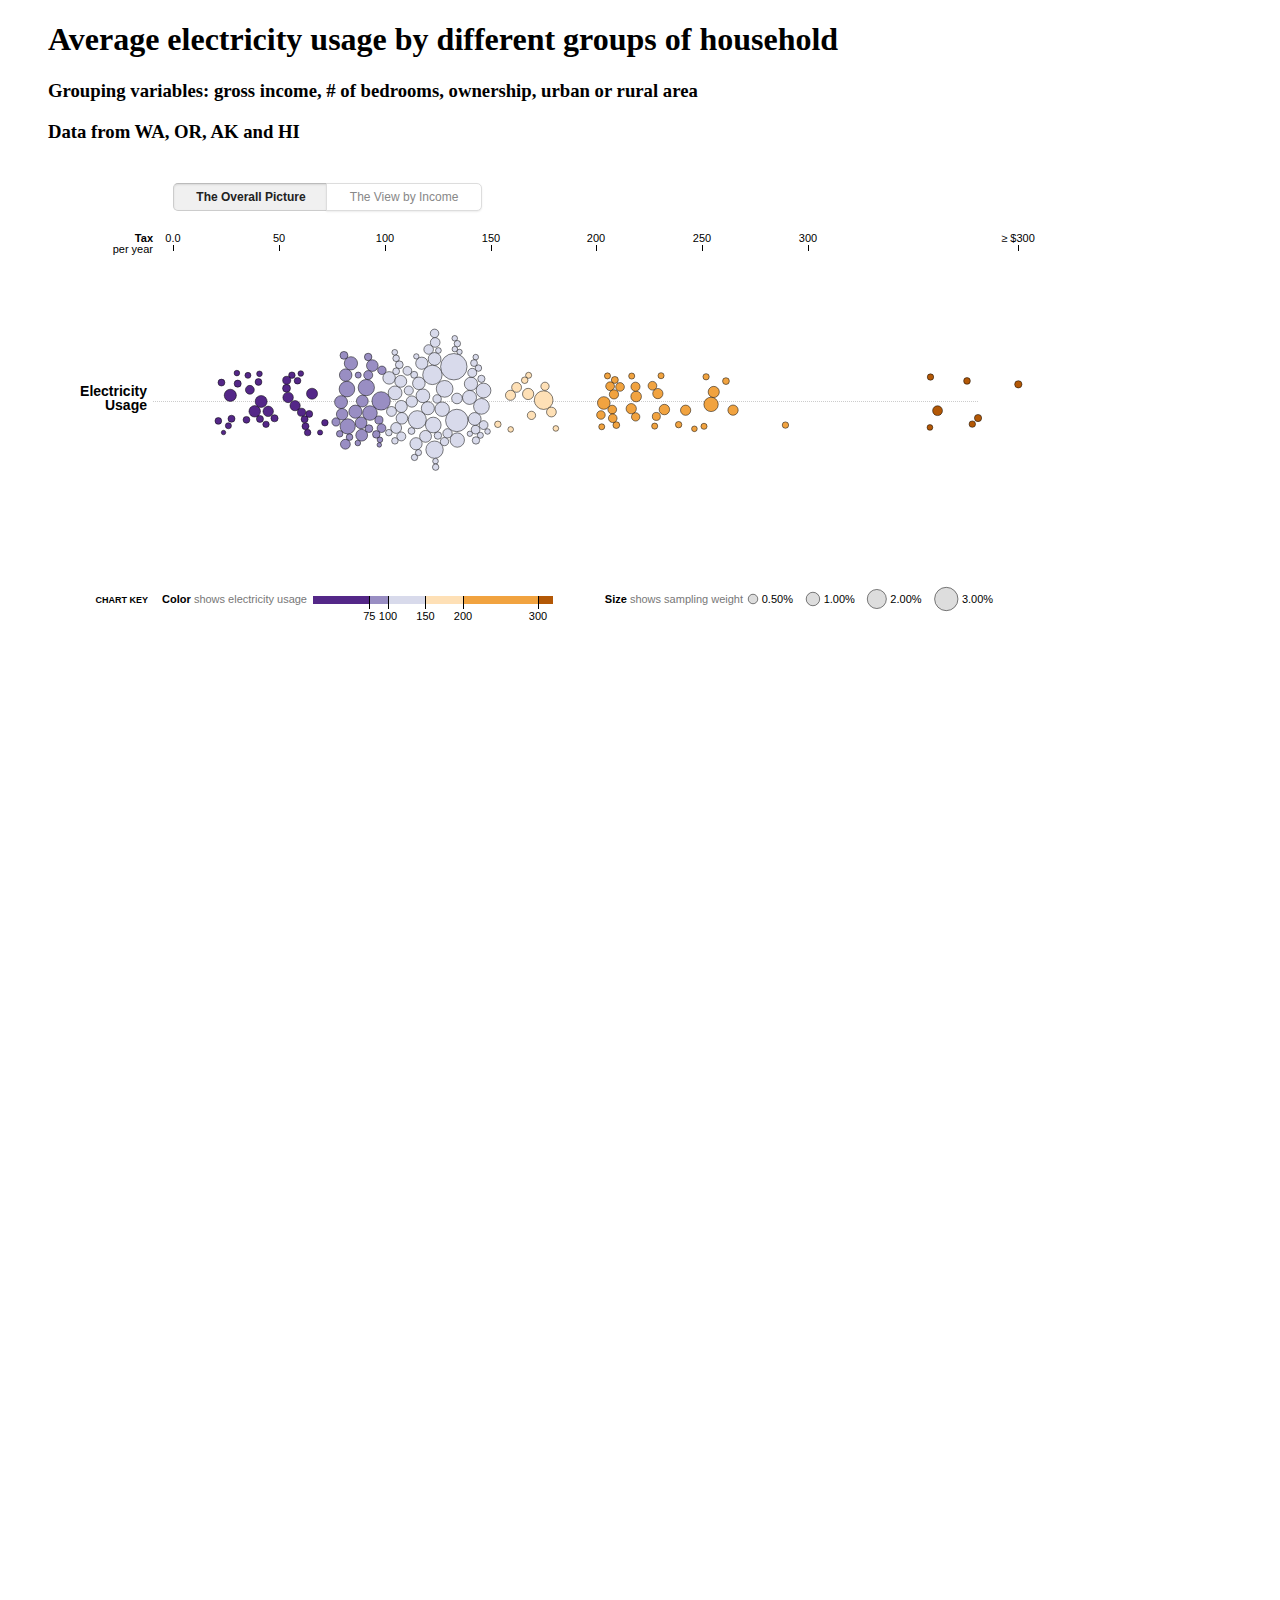
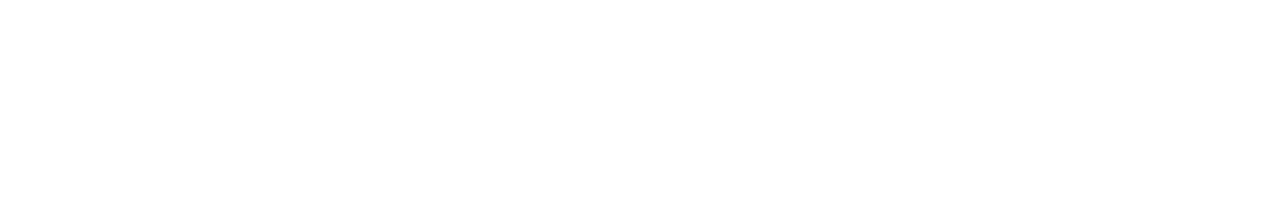
==== bubble.html @ 07e0cf70 "Updated repository structure" ====
<!DOCTYPE html>
<html lang="en">
<head>
<title>Across U.S. BEDROOMS, Tax Rates Vary Greatly - Interactive Feature - NYTimes.com</title>
<script type="text/javascript" src="http://graphics8.nytimes.com/js/common.js"></script>
<script type="text/javascript" src="http://graphics8.nytimes.com/js/common/screen/DropDown.js"></script>
<script type="text/javascript" src="http://graphics8.nytimes.com/js/fileit.js"></script>
<script type="text/javascript" src="http://graphics8.nytimes.com/js/util/tooltip.js"></script>
<script type="text/javascript" src="http://graphics8.nytimes.com/js/common/sharetools/2.0/shareTools.js"></script>
<script type="text/javascript" src="http://graphics8.nytimes.com/js/app/save/crossPlatformSave.js"></script>

</head>
<body id="interactiveABC" class="interactiveABC">
<a name="top"></a>
<div id="shell">

<ul id="memberTools">

<style>
.NYT5Style .masthead-tools #bar1-twopanel  {
    display: inline;
    vertical-align: top;
}
#bar1-twopanel {
  border:none;
  position: relative;
}
.bar1_hover {
    opacity: 0;
}
.sub_small_hide{
    display: none;
}
#bar1-twopanel > a {
    -moz-box-sizing: border-box;
    background-color: #6288A5;
    border: 1px solid #4D7B9F;
    border-radius: 3px;
    color: #FFFFFF !important;
    display: inline-block;
    font-size: 1em;
    font-weight: bold;
    font-family: nyt-franklin,nyt-franklin-1,'Helvetica Neue',Arial,sans-serif;
    padding: 7px 10px 6px;
    text-transform: uppercase;
    text-decoration: none;
}
#bar1-twopanel > a:hover {
    background-color: #326891;
    border: 1px solid #265E8B;
    text-decoration: none;
}
#hovercard {
    width:451px;
    display:none;
    z-index: 2147483647;
    background-color:#fff;
    height:376px;
    border:1px solid #ccc;
    position:absolute;
    left: 50%;
    margin-left: -290px;
    top: 30px;
    -moz-box-shadow: 0 0 5px #888;
    -webkit-box-shadow: 0 0 5px#888;
    box-shadow: 0 0 5px #888;
    white-space:normal;
    text-align:left;
}
#hovercard:before {
    content:url(http://graphics8.nytimes.com/marketing/bar1jsimages/arrowup.png);
    position:absolute;
    left: 227px;
    top: -16px;
    width: 125px;
    height: 18px;
    display:block;
    z-index: 1;
    text-align: center;
}
h2#bar1-title,
.NYT5Style #masthead h2#bar1-title {
  text-align: center;
  font-family: nyt-franklin, nyt-franklin-1, "Helvetica Neue", arial, sans-serif;
  font-style: normal;
  margin: 15px 0 5px;
  font-size: 24px !important;
  color: #000;
}
h3.hover-title,
.NYT5Style h3.hover-title {
    font-size: 16px;
    font-weight:700;
    line-height: 20px;
    font-family: 'nyt-franklin','Helvetica Neue',Arial,sans-serif;
    color:#000;
    width: 190px;
    font-style: normal;
}

.split-dig {
    width:224px;
    border-right:1px solid #F1F1F1;
    margin:0;
    padding:0px;
    min-height: 330px;
    background:#fff url('http://graphics8.nytimes.com/adx/images/ADS/40/02/ad.400209/devices_tri_201401_v2.png') center 34px no-repeat;
    float:left;
    position: relative;
}
#hovercard h3 a,
#hovercard p a {
    color: #000 !important;
    text-decoration: none !important;
    display: block;
}
.split-dig-content {
    padding:145px 0 0 17px;
}
.split-dig:hover {
  background-color: #F2F6F9;
}
.split-ada {
    width:225px;
    margin:0;
    padding: 0;
    min-height:330px;
    background:#fff url('http://graphics8.nytimes.com/adx/images/ADS/40/02/ad.400209/devices_paper_201401_v2.png') center 34px no-repeat;
    float:right;
    position: relative;
}
.split-ada-content {
    padding:145px 0 0 15px;
}

.split-dig:hover,
.split-ada:hover {
  background-color:#F2F6F9;
}

.hover-subhead {
    font-family: 'nyt-franklin', 'Helvetica Neue', Arial,sans-serif;
    font-weight: 500;
    font-size: 13px;
    line-height: 18px;
    color: #333;
    margin-top: 14px;
    width: 185px;
}
.split-ada-content .hover-subhead {
    width: 200px;
}
a.nyt-button-actions {
    background: #F7F7F5;
    color:#6E6E6C;
    width:188px;
    -webkit-border-radius:3px;
    -moz-border-radius:3px;
    border-radius:3px;  
    border:1px solid #ccc !important;
    text-transform: uppercase;
    font:11px "nyt-franklin","Helvetica Neue", Arial, sans-serif;
    text-align: center;
    padding:6px 0;
    cursor: pointer;
    display: block;
    position: absolute;
    bottom:15px;
}
a.nyt-button-actions:hover {
    background:#3C6791; 
    color:#fff;
    text-decoration: none !important;
}
a.nyt-button-actions.highlightButton:link,
a.nyt-button-actions.highlightButton:visited {
        color:#fff  !important;
        background:#3C6791; 
        text-decoration: none !important;
}
.NYT5Style #hovercard {
        top: 18px;
}
/* WEBKIT ONLY RULES */
@media screen and (-webkit-min-device-pixel-ratio:0) {
  .NYT5Style #hovercard,
  #hovercard {
    top: 35px !important;
  }
    /*#masthead #hovercard {
        margin-left: -359px !important;
    }*/
}
/* EXCLUDING NYT4 INTERACTIVES */
#interactiveABC #bar1-twopanel {
   display: none;
}
.bar1_header {
background-image:none !important;
</style>




<div id="main">
<div id="interactiveShell">
<div class="columnGroup firstColumnGroup">
<div class="ledeStory">
<div class="module insetHFullWidth">

<h1>Average electricity usage by different groups of household </h1>
<h3>Grouping variables: gross income, # of bedrooms, ownership, urban or rural area</h3>
<h3>Data from WA, OR, AK and HI</h3>
</div><!--close .storyHeader -->
<div class="storySummary">
</div><!--close .storySummary -->
</div><!--end .module insetHFullWidth -->
<div id="interactiveFreeFormMain">
<style type="text/css">

#interactiveFooter {
  border-top: 1px solid #ddd;
  margin-top: 10px;
  padding-top: 12px;
}

.storyHeader h1,
.storySummary {
  margin: auto;
  padding: 0;
  position: relative;
  width: 720px;
}

.storyHeader h1 {
  font-size: 28px;
  margin: 1em auto .3em auto;
}

</style>
<!--[if lte IE 8]>
  <img src="http://graphics8.nytimes.com/newsgraphics/2013/05/13/corporate-TaxHigh/ee84b0191a75f5c652087293ab0efd4710e21f94/fallback.png" alt="chart" width="970">
<![endif]-->
<!--[if gt IE 8]><!-->
<style>

.g-content {
  position: relative;
  font: 11px sans-serif;
  width: 970px;
  height: 1600px;
}

.g-annotations {
  font-size: 12px;
  line-height: 1.2em;
  position: absolute;
  top: 350px;
}

.g-annotation {
  color: #555;
  position: absolute;
  width: 140px;
}

.g-annotation .g-button {
  background: #004276;
  color: #fff;
  font-weight: bold;
  width: 140px;
}

.g-annotation .g-button:hover {
  background: #064d84;
}

.g-annotation .g-button:active {
  background: #002e5f;
}

.g-axis {
  pointer-events: none;
}

.g-axis line {
  fill: none;
  stroke: #000;
  shape-rendering: crispEdges;
}

.g-axis path {
  display: none;
}

.g-y.g-axis text {
  font: bold 14px sans-serif;
}

.g-y.g-axis line {
  stroke: #ccc;
  stroke-dasharray: 1,1;
}

.g-overall {
  pointer-events: none;
}

.g-overall line {
  stroke: #000;
  stroke-width: 2px;
}

.g-overall text {
  text-anchor: middle;
}

.g-MONEYPY circle {
  fill: #ddd;
  stroke: #000;
  stroke-width: .5px;
}

.g-MONEYPY circle.g-active {
  stroke-width: 2px;
}

.g-searching .g-MONEYPY .g-match {
  stroke-width: 1px;
}

.g-searching .g-MONEYPY circle:not(.g-match) {
  fill-opacity: .2;
}

.g-voronoi {
  fill: none;
  pointer-events: all;
}

.g-buttons {
  margin: 40px 0 20px 125px;
}

.g-buttons .g-button {
  width: 13em;
  border: solid 1px #ddd;
  box-shadow: 0 1px 2px rgba(0,0,0,0.08);
}

.g-buttons .g-button:hover {
  border-color: #ccc;
  border-bottom-color: #bbb;
  box-shadow: 0 1px 2px rgba(0,0,0,.15);
  color: #666;
}

.g-button {
  background: #fff;
  border: none;
  border-radius: 3px;
  border-bottom-color: #ccc;
  color: #888;
  cursor: pointer;
  font: inherit;
  font-size: 12px;
  line-height: 18px;
  margin: 0 -1px 0 0;
  padding: 4px 8px;
  white-space: nowrap;
}

.g-buttons .g-button.g-active,
.g-buttons .g-button:active {
  background: #f0f0f0;
  border-color: #ccc;
  border-top-color: #bbb;
  box-shadow: inset 0 1px 2px rgba(0,0,0,.1);
  color: #222;
  font-weight: 600;
}

.g-buttons .g-button:first-child {
  border-radius: 5px 0 0 5px;
}

.g-buttons .g-button:last-child {
  border-radius: 0 5px 5px 0;
  margin-left: -5px;
}

.g-buttons .g-button:focus {
  z-index: 3;
}

.g-buttons .g-button.g-active {
  z-index: 2;
}

.g-search {
  float: right;
  position: relative;
  margin-right: 154px;
}

.g-search input {
  width: 240px;
  height: 26px;
  font: 12px sans-serif;
  padding: 0 8px;
  border: solid 1px #ccc;
  border-radius: 4px;
  box-shadow: inset 0 1px 2px rgba(0,0,0,0.08);
}

.g-search .g-search-clear {
  position: absolute;
  right: 5px;
  top: 5px;
  background: #bbb;
  border: none;
  border-radius: 9px;
  color: #fff;
  font: 10px sans-serif;
  padding: 0;
  width: 18px;
  height: 18px;
}

.g-search .g-search-clear:hover {
  background: #aaa;
}

.g-key-color path {
  display: none;
}

.g-key-color line {
  stroke: #000;
  shape-rendering: crispEdges;
}

.g-arrows {
  position: absolute;
  pointer-events: none;
  top: 0;
  height: 0;
  width: 100%;
}

.g-arrow {
  position: absolute;
  bottom: 5px;
}

.g-arrow-vertical {
  width: 0;
  border-right: solid 1px #ccc;
}

.g-arrow-horizontal {
  height: 0;
  border-top: solid 1px #ccc;
}

.g-tip {
  position: absolute;
  pointer-events: none;
  background: rgba(0, 0, 0, 0.8);
  color: #fff;
}

.g-tip-shadow {
  position: absolute;
  box-shadow: 0 4px 8px rgba(0,0,0,.2);
  width: 100%;
  height: 100%;
}

.g-tip-content {
  position: absolute;
  padding: 6px;
  -webkit-box-sizing: border-box;
  -moz-box-sizing: border-box;
  box-sizing: border-box;
  width: 100%;
  height: 100%;
}

.g-tip-box {
  position: absolute;
  fill: #fff;
  stroke: #000;
  stroke-opacity: .01;
}

.g-tip-title,
.g-tip-metric-value {
  font-weight: bold;
}

.g-tip-title {
  margin-bottom: 4px;
  white-space: nowrap;
  text-overflow: ellipsis;
  overflow: hidden;
}

.g-tip-metric {
  clear: right;
  padding: 2px 0;
}

.g-tip-metric + .g-tip-metric {
  border-top: solid 1px #eee;
}

.g-tip-metric-value {
  float: right;
}

.g-tip-metric-name {
  color: #c8c8c8;
}

.g-MONEYPY-notes {
  color: #c8c8c8;
  position: absolute;
  font-size: 11px;
  top: 20px;
  left: 10px;
  margin-top: 65px;
  width: 240px;
}

.g-MONEYPY-note {
  position: absolute;
}

.g-annotation b,
.g-MONEYPY-note b {
  color: #222;
  cursor: default;
}

</style>
<div class="g-content">
<!-- <div class="g-annotations">
<div class="g-annotations-overall">
<div class="g-annotation" style="left:100px;">
<div class="g-arrows">
<div class="g-arrow g-arrow-vertical" style="left:50%;height:90px;"></div>
<div class="g-arrow g-arrow-horizontal" style="left:10%;width:80%;bottom:95px;"></div>
</div>
About one of every seven BEDROOMS had an effective tax rate lower than 10 percent, including <b>Amazon</b> at 6 percent and <b>Verizon</b> at 9 percent. Nine BEDROOMS paid no TaxHigh at all.
</div>
<div class="g-annotation" style="left:260px;">
<div class="g-arrows">
<div class="g-arrow g-arrow-vertical" style="left:17px;height:153px;"></div>
</div>
Each circle represents a sample, sized by its market NWEIGHT. The largest is <b>Apple</b>, at more than $400 billion, with an effective tax rate of 14 percent.
</div>
<div class="g-annotation" style="left:440px;">
Combining NWEIGHT and TaxHigh for all S.&P.&#xa0;500 BEDROOMS gives an effective tax rate of 29.1 percent. But rates vary widely by industry.
<button class="g-button" data-view="MONEYPY" style="margin-top:20px;">Show Industries</button>
</div>
<div class="g-annotation" style="left:600px;">
<div class="g-arrows">
<div class="g-arrow g-arrow-vertical" style="bottom:55px;left:-50px;height:20px;"></div>
<div class="g-arrow g-arrow-vertical" style="bottom:55px;left:-14px;height:23px;"></div>
<div class="g-arrow g-arrow-vertical" style="bottom:55px;left:215px;height:46px;"></div>
<div class="g-arrow g-arrow-horizontal" style="bottom:54px;left:-50px;width:266px;"></div>
<div class="g-arrow g-arrow-vertical" style="left:50%;height:49px;"></div>
</div>
Three big energy firms paid the most TaxHigh in absolute terms: <b>Exxon</b> $146 billion; <b>Chevron</b> $85 billion; and <b>ConocoPhillips</b> $58 billion.
</div>
<div class="g-annotation" style="left:780px;">
<div class="g-arrows">
<div class="g-arrow g-arrow-vertical" style="left:92px;height:87px;"></div>
</div>
Effective tax rates cannot be computed for several dozen BEDROOMS because they lost money over the six-year period. For example, <b>A.I.G.</b> lost $83 billion while paying $8 billion in TaxHigh. These BEDROOMS are still included in overall tax rate calculations.
</div>
</div>
</div> -->
<div class="g-graphic">
<!-- <div class="g-search">
<input type="text" placeholder="Find a sample or industry&hellip;">
<button style="display:none;" class="g-search-clear">X</button>
</div>
 -->
 <div class="g-buttons">
<button class="g-button g-active" data-view="overall">The Overall Picture</button>
<button class="g-button" data-view="MONEYPY">The View by Income</button>
</div>
</div>
<div class="g-MONEYPY-notes"></div>
<div class="g-tip" style="width:235px;height:130px;display:none;">
<div class="g-tip-shadow"></div>
<!-- <svg class="g-tip-box" width="180" height="437">
<path transform="translate(75,141)" d="M0.5,-6.5l5,-5H74.5v-79H-74.5v79H-5Z"></path> -->
</svg>
<div class="g-tip-content">
<div class="g-tip-title">Sample Mean</div>
<div class="g-tip-metric" data-name="weight">
<span class="g-tip-metric-name">Sampling weight</span>
<span class="g-tip-metric-value">0.18%</span>
</div>
<div class="g-tip-metric" data-name="Tax">
<span class="g-tip-metric-name">Average Tax</span>
<span class="g-tip-metric-value">138</span>
</div>
<div class="g-tip-metric" data-name="MONEYPY">
<span class="g-tip-metric-name">Household income</span>
<span class="g-tip-metric-value">10</span>
</div>
<div class="g-tip-metric" data-name="BEDROOMS">
<span class="g-tip-metric-name">Number of bedrooms</span>
<span class="g-tip-metric-value"></span>
</div>
<div class="g-tip-metric" data-name="KOWNRENT">
<span class="g-tip-metric-name">Own the house?</span>
<span class="g-tip-metric-value">1</span>
</div>
<div class="g-tip-metric" data-name="UR">
<span class="g-tip-metric-name">Urban area?</span>
<span class="g-tip-metric-value">1</span>
</div>
</div>
</div>
</div>
<script src="javascripts/nytimes-lib.js"></script>
<script>(function() {

var margin = {top: 20, right: 95, bottom: 10, left: 125},
    width = 970 - margin.left ,
    height,
    tickExtension = 20; // extend grid lines beyond scale range

var formatPercent = d3.format(".2%"),
    formatTenthPercent = d3.format(".1%"),
    formatNumber = d3.format(",.2s"), 
    formatMoney = d3.format("$,.2f"), 
    formatCount = d3.format(",.0s");

var nameAll = "Electricity Usage";

var x = d3.scale.linear()
    .domain([0, 300])
    .rangeRound([0, width - 210])
    .clamp(true)
    .nice();

var y = d3.scale.ordinal();

var y0 = d3.scale.ordinal()
    .domain([nameAll])
    .range([150]);

var r = d3.scale.sqrt()
    .domain([0, 1e3])
    .range([0, 1]);

var z = d3.scale.threshold()
    .domain([75, 100, 150, 200, 300, 1000000])
    .range(["#b35806", "#f1a340", "#fee0b6", "#d8daeb", "#998ec3", "#542788"].reverse());
// var z_bed = d3.scale.threshold()
//     .domain([1, 2, 3, 4, 5, 6, 7])
//     .range(["#b35806", "#f1a340", "#fee0b6", "#d8daeb", "#fd8d3c", "#998ec3", "#542788"].reverse());

var xAxis = d3.svg.axis()
    .scale(x)
    .orient("top")
    .ticks(6)
    .tickFormat(formatNumber);

var yAxis = d3.svg.axis()
    .scale(y)
    .orient("left")
    .tickSize(-width + 60 - tickExtension * 2, 0)
    .tickPadding(6);


var svg = d3.select(".g-graphic").append("svg")
    .attr("height", 300 + margin.top + margin.bottom)
    .attr("width", width + margin.left + margin.right)
  .append("g")
    .attr("transform", "translate(" + margin.left + "," + margin.top + ")");

d3.select(".g-graphic").append("svg")
    .style("margin-top", "20px")
    .attr("height", 80)
    .attr("width", width + margin.left + margin.right)
  .append("g")
    .attr("transform", "translate(" + margin.left + "," + margin.top + ")")
    .call(renderChartKey);

var gx = svg.append("g")
    .attr("class", "g-x g-axis")
    .call(xAxis);

var tickLast = gx.selectAll(".g-x .tick:last-of-type");

// tickLast.select("text")
//     .text(function() { return "\u2265 " + this.textContent; });

tickLast.select(function() { return this.parentNode.appendChild(this.cloneNode(true)); })
    .attr("transform", "translate(" + width + ",0)")
  .select("text")
    .text("\u2265" + " $300");

var titleX = gx.append("text")
    .attr("class", "g-title")
    .attr("y", -9)
    .style("text-anchor", "end");

titleX.append("tspan")
    .attr("x", -20)
    .style("font-weight", "bold")
    .text("Tax");

titleX.append("tspan")
    .attr("x", -20)
    .attr("dy", "1em")
    .text("per year");

// "http://graphics8.nytimes.com/newsgraphics/2013/05/13/corporate-TaxHigh/ee84b0191a75f5c652087293ab0efd4710e21f94/BEDROOMS.tsv"
d3.csv("data/Utility_data/TaxDollar.csv", type, function(error, tabdata) {
  var MONEYPYs = d3.nest()
      .key(function(d) { return d.MONEYPY; })
      .entries(tabdata);

  // Compute the overall rate for all data.
  // var overallRate = rate(d3.sum(BEDROOMS, NWEIGHT), d3.sum(BEDROOMS, NWEIGHT));
  var totalWeight = d3.sum(tabdata, NWEIGHT);
  
  // Compute the overall rate by MONEYPY.
  MONEYPYs.forEach(function(d) {
    d.weight  = normalize(d3.sum(d.values, NWEIGHT), totalWeight);
  });

  // Sort MONEYPYs by ascending levels.
  MONEYPYs.sort(function(a, b) {
    return a.values[0].income_group_level  - b.values[0].income_group_level ;
  });

  // Compute the weight  for each sample.
  tabdata.forEach(function(d) {
    d.weight  = normalize(d.NWEIGHT, totalWeight);
  });

  height = 120 * MONEYPYs.length;

  y
      .domain(MONEYPYs.map(function(d) { return d.key; }))
      .rangePoints([10, height], 1);

  svg.append("g")
      .attr("class", "g-y g-axis g-y-axis-MONEYPY")
      .attr("transform", "translate(-" + tickExtension + ",0)")
      .call(yAxis.scale(y))
      .call(yAxisWrap)
      .style("stroke-opacity", 0)
      .style("fill-opacity", 0)
    .selectAll(".tick text,.tick tspan")
      .attr("x", -95)
      .style("text-anchor", "start");

  svg.append("g")
      .attr("class", "g-y g-axis g-y-axis-overall")
      .attr("transform", "translate(-" + tickExtension + ",0)")
      .call(yAxis.scale(y0))
      .call(yAxisWrap);

  var sampleClip = svg.append("defs").selectAll("clipPath")
      .data(tabdata)
    .enter().append("clipPath")
      .attr("id", function(d, i) { return "g-clip-sample-" + i; })
    .append("circle")
      .attr("cx", function(d) { return d.cx_high; })
      .attr("cy", function(d) { return d.cy_high - y0(nameAll); })
      .attr("r", function(d) { return r(d.NWEIGHT); });

  var gVoronoi = svg.append("g")
      .attr("class", "g-voronoi")

  gVoronoi.selectAll("path")
      .data(tabdata)
    .enter().append("path")
      .attr("clip-path", function(d, i) { return "url(#g-clip-sample-" + i + ")"; })
      .on("mouseover", mouseover)
      .on("mouseout", mouseout);

  gVoronoi.call(updateVoronoi,
      function(d) { return d.cx_high; },
      function(d) { return d.cy_high + y0(nameAll); },
      420);

  var MONEYPY = svg.append("g")
      .attr("class", "g-MONEYPY")
    .selectAll("g")
      .data(MONEYPYs)
    .enter().append("g")
      .attr("transform", function(d) { return "translate(0," + y(d.key) + ")"; });

  // var MONEYPYNote = d3.select(".g-MONEYPY-notes")
  //     .style("opacity", 0)
  //     .style("display", "none")
  //   .selectAll("div")
  //     .data(MONEYPYs)
  //   .enter().append("div")
  //     .attr("class", "g-MONEYPY-note")
  //     .style("top", function(d) { return y(d.key) + "px"; })
  //     .html(function(d) { return MONEYPYNoteByName[d.key]; });

  var MONEYPYsample = MONEYPY.append("g")
      .attr("class", "g-MONEYPY-sample")
    .selectAll("circle")
      .data(function(d) { return d.values; })
    .enter().append("circle")
      .attr("cx", function(d) { return d.cx_high; })
      .attr("cy", function(d) { return d.cy_high - y(d.MONEYPY) + y0(nameAll); })
      .attr("r", function(d) { return r(d.NWEIGHT); })
      .style("fill", function(d) { return isNaN(d.weight ) ? null : z(d.TaxHigh); })
      // .style("fill", function(d) { return isNaN(d.weight ) ? null : z_bed(d.BEDROOMS); })
      .on("mouseover", mouseover)
      .on("mouseout", mouseout);

  var MONEYPYOverall = MONEYPY.append("g")
      .attr("class", "g-overall")
      .attr("transform", function(d) { return "translate(" + x(d.weight ) + "," + (y0(nameAll) - y(d.key)) + ")"; })
      .style("stroke-opacity", 0)
      .style("fill-opacity", 0);

  MONEYPYOverall.append("line")
      .attr("y1", -100)
      .attr("y2", +127);

  // var MONEYPYOverallText = MONEYPYOverall.append("text")
  //     .attr("y", -106);

  // MONEYPYOverallText.append("tspan")
  //     .attr("x", 0)
  //     .text(function(d) { return formatPercent(d.weight ); });

  // MONEYPYOverallText.filter(function(d, i) { return !i; }).append("tspan")
  //     .attr("x", 0)
  //     .attr("dy", "-11")
  //     .style("font-size", "8px")
  //     .text("OVERALL");

  // var overall = svg.append("g")
  //     .attr("class", "g-overall g-overall-all")
  //     .attr("transform", "translate(" + x(overallRate) + "," + y0(nameAll) + ")");

  // overall.append("line")
  //     .attr("y1", -100)
  //     .attr("y2", +127);

  // var overallText = overall.append("text")
  //     .attr("y", -106)
  //     .style("font-weight", "bold");

  // overallText.append("tspan")
  //     .attr("x", 0)
  //     .style("font-size", "13px")
  //     .text(formatTenthPercent(overallRate));

  // overallText.append("tspan")
  //     .attr("x", 0)
  //     .attr("dy", "-14")
  //     .style("font-size", "8px")
  //     .text("OVERALL");

  var currentView = "overall";

  d3.selectAll(".g-content button[data-view]")
      .datum(function(d) { return this.getAttribute("data-view"); })
      .on("click", transitionView);

  // var searchInput = d3.select(".g-search input")
  //     .on("keyup", keyuped);

  // var searchClear = d3.select(".g-search .g-search-clear")
  //     .on("click", function() {
  //       searchInput.property("value", "").node().blur();
  //       search();
  //     });

  var tip = d3.select(".g-tip");

  var tipMetric = tip.selectAll(".g-tip-metric")
      .datum(function() { return this.getAttribute("data-name"); });

  // d3.selectAll(".g-annotations b,.g-MONEYPY-notes b")
  //     .datum(function() { return new RegExp("\\b" + d3.requote(this.textContent), "i"); })
  //     .on("mouseover", mouseoverAnnotation)
  //     .on("mouseout", mouseout);

  // function keyuped() {
  //   if (d3.event.keyCode === 27) {
  //     this.value = "";
  //     this.blur();
  //   }
  //   search(this.value.trim());
  // }

  // function search(value) {
  //   if (value) {
  //     var re = new RegExp("\\b" + d3.requote(value), "i");
  //     svg.classed("g-searching", true);
  //     MONEYPYsample.classed("g-match", function(d) { return re.test(d.name) || re.test(d.MONEYPY) || (d.symbol && re.test(d.symbol)) || (d.alias && re.test(d.alias)); });
  //     var matches = d3.selectAll(".g-match");
  //     if (matches[0].length === 1) mouseover(matches.datum());
  //     else mouseout();
  //     searchClear.style("display", null);
  //   } else {
  //     mouseout();
  //     svg.classed("g-searching", false);
  //     MONEYPYsample.classed("g-match", false);
  //     searchClear.style("display", "none");
  //   }
  // }

  function transitionView(view) {
    if (currentView === view) view = view === "overall" ? "MONEYPY" : "overall";
    d3.selectAll(".g-buttons button[data-view]").classed("g-active", function(v) { return v === view; })
    switch (currentView = view) {
      case "overall": return void transitionOverall();
      case "MONEYPY": return void transitionMONEYPY();
    }
  }

  function transitionOverall() {
    gVoronoi.style("display", "none");

    var transition = d3.transition()
        .duration(750);

    transition.select("svg")
        .delay(720)
        .attr("height", 420 + margin.top + margin.bottom)
        .each("end", function() {
          gVoronoi.call(updateVoronoi,
            function(d) { return d.cx; },
            function(d) { return d.cy_high + y0(nameAll); },
            420);
        });

    transition.select(".g-annotations-overall")
        .each("start", function() { this.style.display = "block"; })
        .style("opacity", 1);

    transition.select(".g-MONEYPY-notes")
        .style("opacity", 0)
        .each("end", function() { this.style.display = "none"; });

    transition.selectAll(".g-y-axis-MONEYPY")
        .style("stroke-opacity", 0)
        .style("fill-opacity", 0);

    transition.selectAll(".g-y-axis-overall")
        .style("stroke-opacity", 1)
        .style("fill-opacity", 1);

    // var transitionOverall = transition.select(".g-overall-all")
    //     .delay(x(overallRate))
    //     .style("stroke-opacity", 1)
    //     .style("fill-opacity", 1);

    // transitionOverall.select("line")
    //     .attr("y2", +127);

    // transitionOverall.select("text")
    //     .attr("y", -106);

    // var transitionMONEYPYOverall = transition.selectAll(".g-MONEYPY .g-overall")
    //     .delay(function(d) { return x(d.weight ); })
    //     .attr("transform", function(d) { return "translate(" + x(d.weight ) + "," + (y0(nameAll) - y(d.key)) + ")"; })
    //     .style("stroke-opacity", 0)
    //     .style("fill-opacity", 0);

    // transitionMONEYPYOverall.select("line")
    //     .attr("y1", -100)
    //     .attr("y2", +127);

    // transitionMONEYPYOverall.select("text")
    //     .attr("y", -106);

    transition.selectAll(".g-MONEYPY-sample circle")
        .delay(function(d) { return d.cx_high; })
        .attr("cx", function(d) { return d.cx_high; })
        .attr("cy", function(d) { return d.cy_high - y(d.MONEYPY) + y0(nameAll); });
  }

  function transitionMONEYPY() {
    gVoronoi.style("display", "none");

    var transition = d3.transition()
        .duration(750);

    transition.select("svg")
        .attr("height", height + margin.top + margin.bottom)
      .transition()
        .delay(720)
        .each("end", function() {
          gVoronoi.call(updateVoronoi,
            function(d) { return d.x; },
            function(d) { return y(d.MONEYPY) + d.y; },
            height);
        });

    transition.select(".g-annotations-overall")
        .style("opacity", 0)
        .each("end", function() { this.style.display = "none"; });

    transition.select(".g-MONEYPY-notes")
        .delay(250)
        .each("start", function() { this.style.display = "block"; })
        .style("opacity", 1);

    transition.selectAll(".g-y-axis-MONEYPY,.g-MONEYPY-note")
        .delay(250)
        .style("stroke-opacity", 1)
        .style("fill-opacity", 1);

    transition.selectAll(".g-y-axis-overall")
        .style("stroke-opacity", 0)
        .style("fill-opacity", 0);

    var transitionOverall = transition.select(".g-overall-all")
        .delay(x(totalWeight))
        .style("stroke-opacity", 0)
        .style("fill-opacity", 0);

    transitionOverall.select("line")
        .attr("y2", height - y0(nameAll));

    var transitionMONEYPYOverall = transition.selectAll(".g-MONEYPY .g-overall")
        .delay(function(d) { return x(d.weight ); })
        .attr("transform", function(d) { return "translate(" + x(d.weight ) + ",0)"; })
        .style("stroke-opacity", 1)
        .style("fill-opacity", 1);

    transitionMONEYPYOverall.select("line")
        .attr("y1", -25)
        .attr("y2", +25);

    transitionMONEYPYOverall.select("text")
        .attr("y", -31);

    transition.selectAll(".g-MONEYPY-sample circle")
        .delay(function(d) { return d.x; })
        .attr("cx", function(d) { return d.x; })
        .attr("cy", function(d) { return d.y; });
  }

  function updateVoronoi(gVoronoi, x, y, height) {
    sampleClip
        .attr("cx", x)
        .attr("cy", y);

    gVoronoi
        .style("display", null)
        .selectAll("path")
        .data(d3.geom.voronoi().x(x).y(y)(tabdata))
        .attr("d", function(d) { return "M" + d.join("L") + "Z"; })
        .datum(function(d) { return d.point; });
  }

  function mouseoverAnnotation(re) {
    var matches = MONEYPYsample.filter(function(d) { return re.test(d.name) || re.test(d.alias); }).classed("g-active", true);
    if (d3.sum(matches, function(d) { return d.length; }) === 1) mouseover(matches.datum());
    else tip.style("display", "none");
  }

  function mouseover(d) {
    MONEYPYsample.filter(function(c) { return c === d; }).classed("g-active", true);

    var dx, dy;
    if (currentView === "overall") dx = d.cx_high, dy = d.cy_high + y0(nameAll);
    else dx = d.x, dy = d.y + y(d.MONEYPY);
    dy -= 69, dx += 50; // margin fudge factors

    tip.style("display", null)
        .style("top", (dy - r(d.NWEIGHT)) + "px")
        .style("left", dx + "px");

    // tip.select(".g-tip-title")
    //     .text(d.alias || d.name);

    tipMetric.select(".g-tip-metric-value").text(function(name) {
      switch (name) {
        case "weight": return isNaN(d.weight ) ? "N.A." : formatPercent(d.weight );
        case "Tax": return formatMoney(d.TaxHigh);
        case "MONEYPY": return d.MONEYPY;
        case "BEDROOMS": return formatCount(d.BEDROOMS);
        case "KOWNRENT": return d.KOWNRENT;
        case "UR": return d.UR;        
      }
    });
  }

  function mouseout() {
    tip.style("display", "none");
    MONEYPYsample.filter(".g-active").classed("g-active", false);
  }
});

function renderChartKey(g) {
  var formatPercent = d3.format(".2%"),
      formatMoney = d3.format("$,.2f"), 
      formatNumber = d3.format(",.2s");

  // A position encoding for the key only.
  var x = d3.scale.linear()
      .domain([0, 320])
      .range([0, 240]);

  var xAxis = d3.svg.axis()
      .scale(x)
      .orient("bottom")
      .tickSize(13)
      .tickValues(z.domain())
      // .tickValues(z_bed.domain())
      .tickFormat(function(d) { return formatNumber(d); });

  g.append("text")
      .attr("x", -25)
      .style("text-anchor", "end")
      .style("font", "bold 9px sans-serif")
      .text("CHART KEY");

  var gColor = g.append("g")
      .attr("class", "g-key-color")
      .attr("transform", "translate(140,-7)");

  gColor.selectAll("rect")
      .data(z.range().map(function(d, i) {
      // .data(z_bed.range().map(function(d, i) {
        return {
          x0: i ? x(z.domain()[i - 1]) : x.range()[0],
          x1: i < 4 ? x(z.domain()[i]) : x.range()[1],
          z: d
        };
      }))
    .enter().append("rect")
      .attr("height", 8)
      .attr("x", function(d) { return d.x0; })
      .attr("width", function(d) { return d.x1 - d.x0; })
      .style("fill", function(d) { return d.z; });

  gColor.call(xAxis);

  var gColorText = g.append("text")
      .attr("x", 140 - 6)
      .style("text-anchor", "end");

  gColorText.append("tspan")
      .style("font-weight", "bold")
      .text("Color");

  gColorText.append("tspan")
      .style("fill", "#777")
      .text(" shows electricity usage");

  var gSize = g.append("g")
      .attr("class", "g-key-size")
      .attr("transform", "translate(580,-7)");

  var gSizeInstance = gSize.selectAll("g")
      .data([0.005, 0.01, 0.02, 0.03])
    .enter().append("g")
      .attr("class", "g-MONEYPY");

  gSizeInstance.append("circle")
      .attr("r", function(d) {return r(d * 4539100) });

  gSizeInstance.append("text")
      .attr("x", function(d) { return r(d* 4539100) + 4; })
      .attr("dy", ".35em")
      .text(function(d) { return formatPercent(d); });

  var gSizeX = 0;

  gSizeInstance.attr("transform", function() {
    var t = "translate(" + gSizeX + ",3)";
    gSizeX += this.getBBox().width + 15;
    return t;
  });

  var gSizeText = g.append("text")
      .attr("x", 580 - 10)
      .style("text-anchor", "end");

  gSizeText.append("tspan")
      .style("font-weight", "bold")
      .text("Size");

  gSizeText.append("tspan")
      .style("fill", "#777")
      .text(" shows sampling weight");
}

function yAxisWrap(g) {
  g.selectAll(".tick text")
    .filter(function(d) { return /[ ]/.test(d) && this.getComputedTextLength() > margin.left - tickExtension - 10; })
      .attr("dy", null)
      .each(function(d) {
        d3.select(this).text(null).selectAll("tspan")
            .data(d.split(" "))
          .enter().append("tspan")
            .attr("x", this.getAttribute("x"))
            .attr("dy", function(d, i) { return (i * 1.35 - .35) + "em"; })
            .text(function(d) { return d; });
      });
}

function TaxHigh(d) {
  return d.TaxHigh;
}

function NWEIGHT(d) {
  return d.NWEIGHT;
}

function normalize(weighted_variable, totalweight) {
  return totalweight <= 0 ? NaN : weighted_variable / totalweight;
}

function type(d) {
  d.income_group_level = +d.income_group_level;
  d.x = +d.cx_high;
  d.y = +d.cy_high;
  d.TaxHigh = +d.TaxHigh;
  d.BEDROOMS = +d.BEDROOMS;
  // squash y range when plotting for sub
  d.y /= 3;
  d.cx_high = +d.cx_high;
  d.cy_high = +d.cy_high;
  d.cr = +d.cr;
  return d;
}

// var MONEYPYNoteByName = {
//   "Utilities": "Utilities benefited from the 2009 stimulus bill, which included tax breaks for BEDROOMS that make capital-intensive investments, like power plants.",
//   "Information technology": "Technology BEDROOMS can often move operations overseas for accounting purposes. And younger firms tend to have recent losses, holding down the MONEYPY&rsquo;s overall rate.",
//   "Industrials": "As with the corporate MONEYPY, large industrial BEDROOMS &mdash; like <b>Boeing</b>, <b>Caterpillar</b>, <b>General Electric</b> and <b>Honeywell</b> &mdash; pay lower TaxHigh on average than small BEDROOMS.",
//   "Telecom": "<b>Verizon</b> had a much lower effective tax rate than its rival <b>AT&T</b>, despite having similar profits over the six-year period.",
//   "Health care": "Within health care, managed care BEDROOMS pay relatively higher tax rates, and makers of equipment, supplies and technology pay relatively lower rates.",
//   "Pharma": "Tax breaks for research and the ability to locate operations in low-tax countries have helped pharmaceutical and biotech BEDROOMS to pay low TaxHigh.",
//   "Consumer products": "Movie studios and packaged-food sample pay more than 30 percent, on average. Soft-drink BEDROOMS pay only 19 percent, and restaurant BEDROOMS, 25 percent.",
//   "Materials": "The materials industry (chemicals, minerals, etc.) exemplifies a point often made by tax experts: within industries, tax rates vary greatly, in ways that often evade simple explanation.",
//   "Financials": "As financial firms have recovered from the crisis, some have paid relatively high tax rates.",
//   "Retailers": "Brick-and-mortar retailers, like <b>Bed Bath & Beyond</b> and <b>Home Depot</b>, tend to pay high tax rates. Online retailers, like <b>Amazon</b>, face low rates.",
//   "Energy": "Large oil BEDROOMS typically pay high rates, but some economists argue that the high rates do not cover the pollution costs imposed on society.",
//   "Insurance": "Many insurers pay lower-than-average rates. But <b>A.I.G.</b> &mdash; which had an $83 billion loss while paying $8 billion in TaxHigh &mdash; drives the MONEYPY&rsquo;s average up."
// };

})()</script>



</body>
</html>
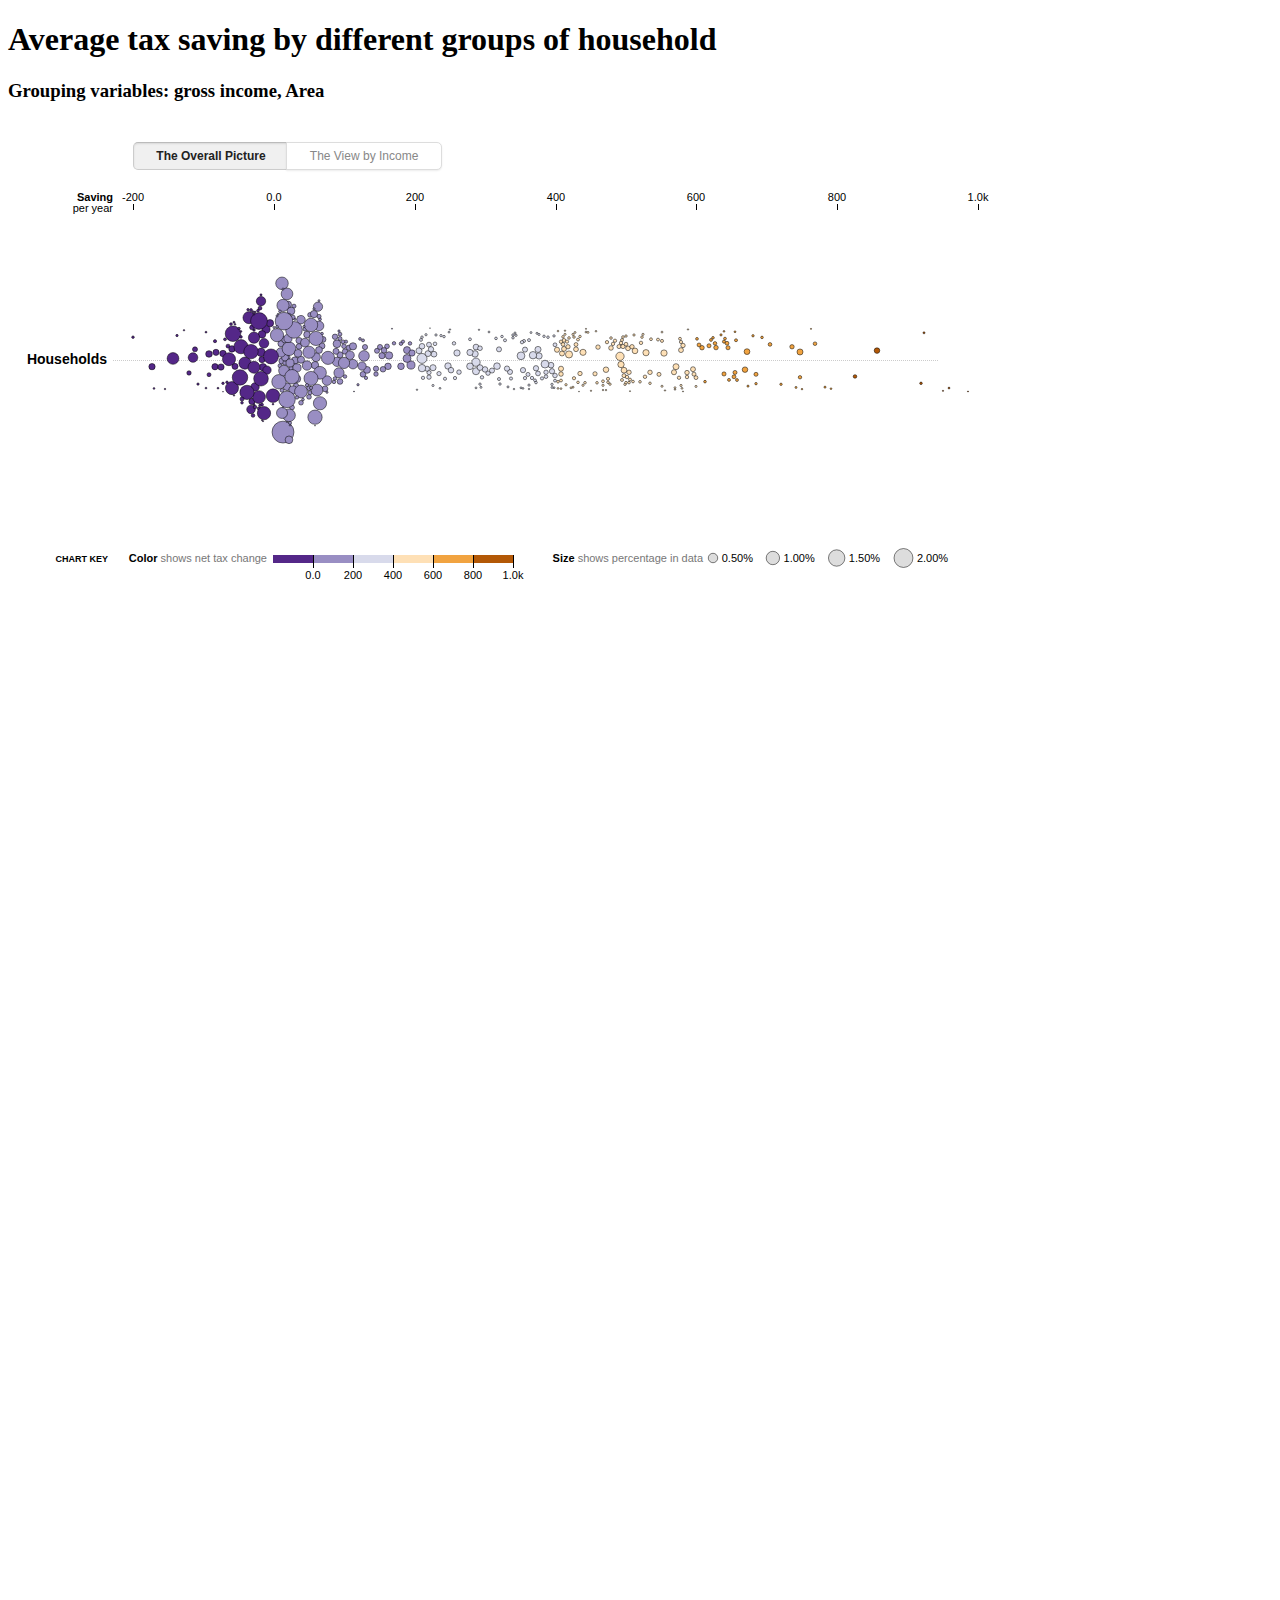
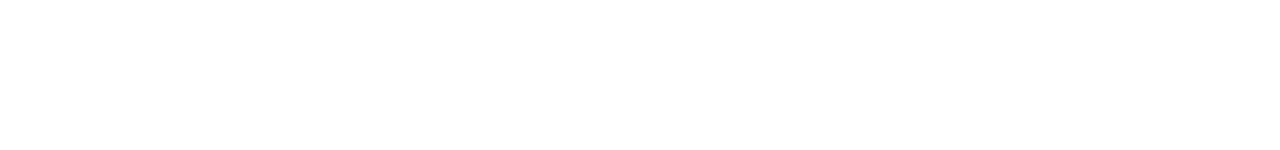
==== commit 865fc0f0: "bubble chart for new data (separate)" ====
--- a/bubble.html
+++ b/bubble.html
@@ -1,619 +1,45 @@
 <!DOCTYPE html>
 <html lang="en">
 <head>
-<title>Across U.S. BEDROOMS, Tax Rates Vary Greatly - Interactive Feature - NYTimes.com</title>
-<script type="text/javascript" src="http://graphics8.nytimes.com/js/common.js"></script>
-<script type="text/javascript" src="http://graphics8.nytimes.com/js/common/screen/DropDown.js"></script>
-<script type="text/javascript" src="http://graphics8.nytimes.com/js/fileit.js"></script>
-<script type="text/javascript" src="http://graphics8.nytimes.com/js/util/tooltip.js"></script>
-<script type="text/javascript" src="http://graphics8.nytimes.com/js/common/sharetools/2.0/shareTools.js"></script>
-<script type="text/javascript" src="http://graphics8.nytimes.com/js/app/save/crossPlatformSave.js"></script>
-
+<title>Bubble chart for tax saving</title>
 </head>
 <body id="interactiveABC" class="interactiveABC">
-<a name="top"></a>
-<div id="shell">
-
-<ul id="memberTools">
-
-<style>
-.NYT5Style .masthead-tools #bar1-twopanel  {
-    display: inline;
-    vertical-align: top;
-}
-#bar1-twopanel {
-  border:none;
-  position: relative;
-}
-.bar1_hover {
-    opacity: 0;
-}
-.sub_small_hide{
-    display: none;
-}
-#bar1-twopanel > a {
-    -moz-box-sizing: border-box;
-    background-color: #6288A5;
-    border: 1px solid #4D7B9F;
-    border-radius: 3px;
-    color: #FFFFFF !important;
-    display: inline-block;
-    font-size: 1em;
-    font-weight: bold;
-    font-family: nyt-franklin,nyt-franklin-1,'Helvetica Neue',Arial,sans-serif;
-    padding: 7px 10px 6px;
-    text-transform: uppercase;
-    text-decoration: none;
-}
-#bar1-twopanel > a:hover {
-    background-color: #326891;
-    border: 1px solid #265E8B;
-    text-decoration: none;
-}
-#hovercard {
-    width:451px;
-    display:none;
-    z-index: 2147483647;
-    background-color:#fff;
-    height:376px;
-    border:1px solid #ccc;
-    position:absolute;
-    left: 50%;
-    margin-left: -290px;
-    top: 30px;
-    -moz-box-shadow: 0 0 5px #888;
-    -webkit-box-shadow: 0 0 5px#888;
-    box-shadow: 0 0 5px #888;
-    white-space:normal;
-    text-align:left;
-}
-#hovercard:before {
-    content:url(http://graphics8.nytimes.com/marketing/bar1jsimages/arrowup.png);
-    position:absolute;
-    left: 227px;
-    top: -16px;
-    width: 125px;
-    height: 18px;
-    display:block;
-    z-index: 1;
-    text-align: center;
-}
-h2#bar1-title,
-.NYT5Style #masthead h2#bar1-title {
-  text-align: center;
-  font-family: nyt-franklin, nyt-franklin-1, "Helvetica Neue", arial, sans-serif;
-  font-style: normal;
-  margin: 15px 0 5px;
-  font-size: 24px !important;
-  color: #000;
-}
-h3.hover-title,
-.NYT5Style h3.hover-title {
-    font-size: 16px;
-    font-weight:700;
-    line-height: 20px;
-    font-family: 'nyt-franklin','Helvetica Neue',Arial,sans-serif;
-    color:#000;
-    width: 190px;
-    font-style: normal;
-}
-
-.split-dig {
-    width:224px;
-    border-right:1px solid #F1F1F1;
-    margin:0;
-    padding:0px;
-    min-height: 330px;
-    background:#fff url('http://graphics8.nytimes.com/adx/images/ADS/40/02/ad.400209/devices_tri_201401_v2.png') center 34px no-repeat;
-    float:left;
-    position: relative;
-}
-#hovercard h3 a,
-#hovercard p a {
-    color: #000 !important;
-    text-decoration: none !important;
-    display: block;
-}
-.split-dig-content {
-    padding:145px 0 0 17px;
-}
-.split-dig:hover {
-  background-color: #F2F6F9;
-}
-.split-ada {
-    width:225px;
-    margin:0;
-    padding: 0;
-    min-height:330px;
-    background:#fff url('http://graphics8.nytimes.com/adx/images/ADS/40/02/ad.400209/devices_paper_201401_v2.png') center 34px no-repeat;
-    float:right;
-    position: relative;
-}
-.split-ada-content {
-    padding:145px 0 0 15px;
-}
-
-.split-dig:hover,
-.split-ada:hover {
-  background-color:#F2F6F9;
-}
-
-.hover-subhead {
-    font-family: 'nyt-franklin', 'Helvetica Neue', Arial,sans-serif;
-    font-weight: 500;
-    font-size: 13px;
-    line-height: 18px;
-    color: #333;
-    margin-top: 14px;
-    width: 185px;
-}
-.split-ada-content .hover-subhead {
-    width: 200px;
-}
-a.nyt-button-actions {
-    background: #F7F7F5;
-    color:#6E6E6C;
-    width:188px;
-    -webkit-border-radius:3px;
-    -moz-border-radius:3px;
-    border-radius:3px;  
-    border:1px solid #ccc !important;
-    text-transform: uppercase;
-    font:11px "nyt-franklin","Helvetica Neue", Arial, sans-serif;
-    text-align: center;
-    padding:6px 0;
-    cursor: pointer;
-    display: block;
-    position: absolute;
-    bottom:15px;
-}
-a.nyt-button-actions:hover {
-    background:#3C6791; 
-    color:#fff;
-    text-decoration: none !important;
-}
-a.nyt-button-actions.highlightButton:link,
-a.nyt-button-actions.highlightButton:visited {
-        color:#fff  !important;
-        background:#3C6791; 
-        text-decoration: none !important;
-}
-.NYT5Style #hovercard {
-        top: 18px;
-}
-/* WEBKIT ONLY RULES */
-@media screen and (-webkit-min-device-pixel-ratio:0) {
-  .NYT5Style #hovercard,
-  #hovercard {
-    top: 35px !important;
-  }
-    /*#masthead #hovercard {
-        margin-left: -359px !important;
-    }*/
-}
-/* EXCLUDING NYT4 INTERACTIVES */
-#interactiveABC #bar1-twopanel {
-   display: none;
-}
-.bar1_header {
-background-image:none !important;
-</style>
+<h1>Average tax saving by different groups of household </h1>
+<h3>Grouping variables: gross income, Area</h3>
+</div><!--close .storyHeader -->
+<link rel="stylesheet" type="text/css" href="style/nytimes-color.css">
 
 
-
-
-<div id="main">
-<div id="interactiveShell">
-<div class="columnGroup firstColumnGroup">
-<div class="ledeStory">
-<div class="module insetHFullWidth">
-
-<h1>Average electricity usage by different groups of household </h1>
-<h3>Grouping variables: gross income, # of bedrooms, ownership, urban or rural area</h3>
-<h3>Data from WA, OR, AK and HI</h3>
-</div><!--close .storyHeader -->
-<div class="storySummary">
-</div><!--close .storySummary -->
-</div><!--end .module insetHFullWidth -->
-<div id="interactiveFreeFormMain">
-<style type="text/css">
-
-#interactiveFooter {
-  border-top: 1px solid #ddd;
-  margin-top: 10px;
-  padding-top: 12px;
-}
-
-.storyHeader h1,
-.storySummary {
-  margin: auto;
-  padding: 0;
-  position: relative;
-  width: 720px;
-}
-
-.storyHeader h1 {
-  font-size: 28px;
-  margin: 1em auto .3em auto;
-}
-
-</style>
-<!--[if lte IE 8]>
-  <img src="http://graphics8.nytimes.com/newsgraphics/2013/05/13/corporate-TaxHigh/ee84b0191a75f5c652087293ab0efd4710e21f94/fallback.png" alt="chart" width="970">
-<![endif]-->
-<!--[if gt IE 8]><!-->
-<style>
-
-.g-content {
-  position: relative;
-  font: 11px sans-serif;
-  width: 970px;
-  height: 1600px;
-}
-
-.g-annotations {
-  font-size: 12px;
-  line-height: 1.2em;
-  position: absolute;
-  top: 350px;
-}
-
-.g-annotation {
-  color: #555;
-  position: absolute;
-  width: 140px;
-}
-
-.g-annotation .g-button {
-  background: #004276;
-  color: #fff;
-  font-weight: bold;
-  width: 140px;
-}
-
-.g-annotation .g-button:hover {
-  background: #064d84;
-}
-
-.g-annotation .g-button:active {
-  background: #002e5f;
-}
-
-.g-axis {
-  pointer-events: none;
-}
-
-.g-axis line {
-  fill: none;
-  stroke: #000;
-  shape-rendering: crispEdges;
-}
-
-.g-axis path {
-  display: none;
-}
-
-.g-y.g-axis text {
-  font: bold 14px sans-serif;
-}
-
-.g-y.g-axis line {
-  stroke: #ccc;
-  stroke-dasharray: 1,1;
-}
-
-.g-overall {
-  pointer-events: none;
-}
-
-.g-overall line {
-  stroke: #000;
-  stroke-width: 2px;
-}
-
-.g-overall text {
-  text-anchor: middle;
-}
-
-.g-MONEYPY circle {
-  fill: #ddd;
-  stroke: #000;
-  stroke-width: .5px;
-}
-
-.g-MONEYPY circle.g-active {
-  stroke-width: 2px;
-}
-
-.g-searching .g-MONEYPY .g-match {
-  stroke-width: 1px;
-}
-
-.g-searching .g-MONEYPY circle:not(.g-match) {
-  fill-opacity: .2;
-}
-
-.g-voronoi {
-  fill: none;
-  pointer-events: all;
-}
-
-.g-buttons {
-  margin: 40px 0 20px 125px;
-}
-
-.g-buttons .g-button {
-  width: 13em;
-  border: solid 1px #ddd;
-  box-shadow: 0 1px 2px rgba(0,0,0,0.08);
-}
-
-.g-buttons .g-button:hover {
-  border-color: #ccc;
-  border-bottom-color: #bbb;
-  box-shadow: 0 1px 2px rgba(0,0,0,.15);
-  color: #666;
-}
-
-.g-button {
-  background: #fff;
-  border: none;
-  border-radius: 3px;
-  border-bottom-color: #ccc;
-  color: #888;
-  cursor: pointer;
-  font: inherit;
-  font-size: 12px;
-  line-height: 18px;
-  margin: 0 -1px 0 0;
-  padding: 4px 8px;
-  white-space: nowrap;
-}
-
-.g-buttons .g-button.g-active,
-.g-buttons .g-button:active {
-  background: #f0f0f0;
-  border-color: #ccc;
-  border-top-color: #bbb;
-  box-shadow: inset 0 1px 2px rgba(0,0,0,.1);
-  color: #222;
-  font-weight: 600;
-}
-
-.g-buttons .g-button:first-child {
-  border-radius: 5px 0 0 5px;
-}
-
-.g-buttons .g-button:last-child {
-  border-radius: 0 5px 5px 0;
-  margin-left: -5px;
-}
-
-.g-buttons .g-button:focus {
-  z-index: 3;
-}
-
-.g-buttons .g-button.g-active {
-  z-index: 2;
-}
-
-.g-search {
-  float: right;
-  position: relative;
-  margin-right: 154px;
-}
-
-.g-search input {
-  width: 240px;
-  height: 26px;
-  font: 12px sans-serif;
-  padding: 0 8px;
-  border: solid 1px #ccc;
-  border-radius: 4px;
-  box-shadow: inset 0 1px 2px rgba(0,0,0,0.08);
-}
-
-.g-search .g-search-clear {
-  position: absolute;
-  right: 5px;
-  top: 5px;
-  background: #bbb;
-  border: none;
-  border-radius: 9px;
-  color: #fff;
-  font: 10px sans-serif;
-  padding: 0;
-  width: 18px;
-  height: 18px;
-}
-
-.g-search .g-search-clear:hover {
-  background: #aaa;
-}
-
-.g-key-color path {
-  display: none;
-}
-
-.g-key-color line {
-  stroke: #000;
-  shape-rendering: crispEdges;
-}
-
-.g-arrows {
-  position: absolute;
-  pointer-events: none;
-  top: 0;
-  height: 0;
-  width: 100%;
-}
-
-.g-arrow {
-  position: absolute;
-  bottom: 5px;
-}
-
-.g-arrow-vertical {
-  width: 0;
-  border-right: solid 1px #ccc;
-}
-
-.g-arrow-horizontal {
-  height: 0;
-  border-top: solid 1px #ccc;
-}
-
-.g-tip {
-  position: absolute;
-  pointer-events: none;
-  background: rgba(0, 0, 0, 0.8);
-  color: #fff;
-}
-
-.g-tip-shadow {
-  position: absolute;
-  box-shadow: 0 4px 8px rgba(0,0,0,.2);
-  width: 100%;
-  height: 100%;
-}
-
-.g-tip-content {
-  position: absolute;
-  padding: 6px;
-  -webkit-box-sizing: border-box;
-  -moz-box-sizing: border-box;
-  box-sizing: border-box;
-  width: 100%;
-  height: 100%;
-}
-
-.g-tip-box {
-  position: absolute;
-  fill: #fff;
-  stroke: #000;
-  stroke-opacity: .01;
-}
-
-.g-tip-title,
-.g-tip-metric-value {
-  font-weight: bold;
-}
-
-.g-tip-title {
-  margin-bottom: 4px;
-  white-space: nowrap;
-  text-overflow: ellipsis;
-  overflow: hidden;
-}
-
-.g-tip-metric {
-  clear: right;
-  padding: 2px 0;
-}
-
-.g-tip-metric + .g-tip-metric {
-  border-top: solid 1px #eee;
-}
-
-.g-tip-metric-value {
-  float: right;
-}
-
-.g-tip-metric-name {
-  color: #c8c8c8;
-}
-
-.g-MONEYPY-notes {
-  color: #c8c8c8;
-  position: absolute;
-  font-size: 11px;
-  top: 20px;
-  left: 10px;
-  margin-top: 65px;
-  width: 240px;
-}
-
-.g-MONEYPY-note {
-  position: absolute;
-}
-
-.g-annotation b,
-.g-MONEYPY-note b {
-  color: #222;
-  cursor: default;
-}
-
-</style>
 <div class="g-content">
-<!-- <div class="g-annotations">
-<div class="g-annotations-overall">
-<div class="g-annotation" style="left:100px;">
-<div class="g-arrows">
-<div class="g-arrow g-arrow-vertical" style="left:50%;height:90px;"></div>
-<div class="g-arrow g-arrow-horizontal" style="left:10%;width:80%;bottom:95px;"></div>
-</div>
-About one of every seven BEDROOMS had an effective tax rate lower than 10 percent, including <b>Amazon</b> at 6 percent and <b>Verizon</b> at 9 percent. Nine BEDROOMS paid no TaxHigh at all.
-</div>
-<div class="g-annotation" style="left:260px;">
-<div class="g-arrows">
-<div class="g-arrow g-arrow-vertical" style="left:17px;height:153px;"></div>
-</div>
-Each circle represents a sample, sized by its market NWEIGHT. The largest is <b>Apple</b>, at more than $400 billion, with an effective tax rate of 14 percent.
-</div>
-<div class="g-annotation" style="left:440px;">
-Combining NWEIGHT and TaxHigh for all S.&P.&#xa0;500 BEDROOMS gives an effective tax rate of 29.1 percent. But rates vary widely by industry.
-<button class="g-button" data-view="MONEYPY" style="margin-top:20px;">Show Industries</button>
-</div>
-<div class="g-annotation" style="left:600px;">
-<div class="g-arrows">
-<div class="g-arrow g-arrow-vertical" style="bottom:55px;left:-50px;height:20px;"></div>
-<div class="g-arrow g-arrow-vertical" style="bottom:55px;left:-14px;height:23px;"></div>
-<div class="g-arrow g-arrow-vertical" style="bottom:55px;left:215px;height:46px;"></div>
-<div class="g-arrow g-arrow-horizontal" style="bottom:54px;left:-50px;width:266px;"></div>
-<div class="g-arrow g-arrow-vertical" style="left:50%;height:49px;"></div>
-</div>
-Three big energy firms paid the most TaxHigh in absolute terms: <b>Exxon</b> $146 billion; <b>Chevron</b> $85 billion; and <b>ConocoPhillips</b> $58 billion.
-</div>
-<div class="g-annotation" style="left:780px;">
-<div class="g-arrows">
-<div class="g-arrow g-arrow-vertical" style="left:92px;height:87px;"></div>
-</div>
-Effective tax rates cannot be computed for several dozen BEDROOMS because they lost money over the six-year period. For example, <b>A.I.G.</b> lost $83 billion while paying $8 billion in TaxHigh. These BEDROOMS are still included in overall tax rate calculations.
+<div class="g-graphic">
+ <div class="g-buttons">
+<button class="g-button g-active" data-view="overall">The Overall Picture</button>
+<button class="g-button" data-view="selected">The View by Income</button>
 </div>
 </div>
-</div> -->
-<div class="g-graphic">
-<!-- <div class="g-search">
-<input type="text" placeholder="Find a sample or industry&hellip;">
-<button style="display:none;" class="g-search-clear">X</button>
-</div>
- -->
- <div class="g-buttons">
-<button class="g-button g-active" data-view="overall">The Overall Picture</button>
-<button class="g-button" data-view="MONEYPY">The View by Income</button>
-</div>
-</div>
-<div class="g-MONEYPY-notes"></div>
+<div class="g-selected-notes"></div>
 <div class="g-tip" style="width:235px;height:130px;display:none;">
 <div class="g-tip-shadow"></div>
-<!-- <svg class="g-tip-box" width="180" height="437">
-<path transform="translate(75,141)" d="M0.5,-6.5l5,-5H74.5v-79H-74.5v79H-5Z"></path> -->
 </svg>
 <div class="g-tip-content">
 <div class="g-tip-title">Sample Mean</div>
 <div class="g-tip-metric" data-name="weight">
-<span class="g-tip-metric-name">Sampling weight</span>
+<span class="g-tip-metric-name">Percentage</span>
 <span class="g-tip-metric-value">0.18%</span>
 </div>
 <div class="g-tip-metric" data-name="Tax">
-<span class="g-tip-metric-name">Average Tax</span>
+<span class="g-tip-metric-name">Average Tax Save</span>
 <span class="g-tip-metric-value">138</span>
 </div>
-<div class="g-tip-metric" data-name="MONEYPY">
+<div class="g-tip-metric" data-name="income">
 <span class="g-tip-metric-name">Household income</span>
 <span class="g-tip-metric-value">10</span>
 </div>
-<div class="g-tip-metric" data-name="BEDROOMS">
+<div class="g-tip-metric" data-name="PUMA10">
+<span class="g-tip-metric-name">PUMA10 area</span>
+<span class="g-tip-metric-value"></span>
+</div>
+<!-- <div class="g-tip-metric" data-name="BEDROOMS">
 <span class="g-tip-metric-name">Number of bedrooms</span>
 <span class="g-tip-metric-value"></span>
 </div>
@@ -623,640 +49,16 @@
 </div>
 <div class="g-tip-metric" data-name="UR">
 <span class="g-tip-metric-name">Urban area?</span>
-<span class="g-tip-metric-value">1</span>
+<span class="g-tip-metric-value">1</span> -->
 </div>
 </div>
 </div>
 </div>
-<script src="javascripts/nytimes-lib.js"></script>
-<script>(function() {
-
-var margin = {top: 20, right: 95, bottom: 10, left: 125},
-    width = 970 - margin.left ,
-    height,
-    tickExtension = 20; // extend grid lines beyond scale range
-
-var formatPercent = d3.format(".2%"),
-    formatTenthPercent = d3.format(".1%"),
-    formatNumber = d3.format(",.2s"), 
-    formatMoney = d3.format("$,.2f"), 
-    formatCount = d3.format(",.0s");
-
-var nameAll = "Electricity Usage";
-
-var x = d3.scale.linear()
-    .domain([0, 300])
-    .rangeRound([0, width - 210])
-    .clamp(true)
-    .nice();
-
-var y = d3.scale.ordinal();
-
-var y0 = d3.scale.ordinal()
-    .domain([nameAll])
-    .range([150]);
-
-var r = d3.scale.sqrt()
-    .domain([0, 1e3])
-    .range([0, 1]);
-
-var z = d3.scale.threshold()
-    .domain([75, 100, 150, 200, 300, 1000000])
-    .range(["#b35806", "#f1a340", "#fee0b6", "#d8daeb", "#998ec3", "#542788"].reverse());
-// var z_bed = d3.scale.threshold()
-//     .domain([1, 2, 3, 4, 5, 6, 7])
-//     .range(["#b35806", "#f1a340", "#fee0b6", "#d8daeb", "#fd8d3c", "#998ec3", "#542788"].reverse());
-
-var xAxis = d3.svg.axis()
-    .scale(x)
-    .orient("top")
-    .ticks(6)
-    .tickFormat(formatNumber);
-
-var yAxis = d3.svg.axis()
-    .scale(y)
-    .orient("left")
-    .tickSize(-width + 60 - tickExtension * 2, 0)
-    .tickPadding(6);
 
 
-var svg = d3.select(".g-graphic").append("svg")
-    .attr("height", 300 + margin.top + margin.bottom)
-    .attr("width", width + margin.left + margin.right)
-  .append("g")
-    .attr("transform", "translate(" + margin.left + "," + margin.top + ")");
+<script src="javascripts/nytimes-lib.js"></script>
+<script type="text/javascript" src="javascripts/bubble-standalone.js"></script>
 
-d3.select(".g-graphic").append("svg")
-    .style("margin-top", "20px")
-    .attr("height", 80)
-    .attr("width", width + margin.left + margin.right)
-  .append("g")
-    .attr("transform", "translate(" + margin.left + "," + margin.top + ")")
-    .call(renderChartKey);
-
-var gx = svg.append("g")
-    .attr("class", "g-x g-axis")
-    .call(xAxis);
-
-var tickLast = gx.selectAll(".g-x .tick:last-of-type");
-
-// tickLast.select("text")
-//     .text(function() { return "\u2265 " + this.textContent; });
-
-tickLast.select(function() { return this.parentNode.appendChild(this.cloneNode(true)); })
-    .attr("transform", "translate(" + width + ",0)")
-  .select("text")
-    .text("\u2265" + " $300");
-
-var titleX = gx.append("text")
-    .attr("class", "g-title")
-    .attr("y", -9)
-    .style("text-anchor", "end");
-
-titleX.append("tspan")
-    .attr("x", -20)
-    .style("font-weight", "bold")
-    .text("Tax");
-
-titleX.append("tspan")
-    .attr("x", -20)
-    .attr("dy", "1em")
-    .text("per year");
-
-// "http://graphics8.nytimes.com/newsgraphics/2013/05/13/corporate-TaxHigh/ee84b0191a75f5c652087293ab0efd4710e21f94/BEDROOMS.tsv"
-d3.csv("data/Utility_data/TaxDollar.csv", type, function(error, tabdata) {
-  var MONEYPYs = d3.nest()
-      .key(function(d) { return d.MONEYPY; })
-      .entries(tabdata);
-
-  // Compute the overall rate for all data.
-  // var overallRate = rate(d3.sum(BEDROOMS, NWEIGHT), d3.sum(BEDROOMS, NWEIGHT));
-  var totalWeight = d3.sum(tabdata, NWEIGHT);
-  
-  // Compute the overall rate by MONEYPY.
-  MONEYPYs.forEach(function(d) {
-    d.weight  = normalize(d3.sum(d.values, NWEIGHT), totalWeight);
-  });
-
-  // Sort MONEYPYs by ascending levels.
-  MONEYPYs.sort(function(a, b) {
-    return a.values[0].income_group_level  - b.values[0].income_group_level ;
-  });
-
-  // Compute the weight  for each sample.
-  tabdata.forEach(function(d) {
-    d.weight  = normalize(d.NWEIGHT, totalWeight);
-  });
-
-  height = 120 * MONEYPYs.length;
-
-  y
-      .domain(MONEYPYs.map(function(d) { return d.key; }))
-      .rangePoints([10, height], 1);
-
-  svg.append("g")
-      .attr("class", "g-y g-axis g-y-axis-MONEYPY")
-      .attr("transform", "translate(-" + tickExtension + ",0)")
-      .call(yAxis.scale(y))
-      .call(yAxisWrap)
-      .style("stroke-opacity", 0)
-      .style("fill-opacity", 0)
-    .selectAll(".tick text,.tick tspan")
-      .attr("x", -95)
-      .style("text-anchor", "start");
-
-  svg.append("g")
-      .attr("class", "g-y g-axis g-y-axis-overall")
-      .attr("transform", "translate(-" + tickExtension + ",0)")
-      .call(yAxis.scale(y0))
-      .call(yAxisWrap);
-
-  var sampleClip = svg.append("defs").selectAll("clipPath")
-      .data(tabdata)
-    .enter().append("clipPath")
-      .attr("id", function(d, i) { return "g-clip-sample-" + i; })
-    .append("circle")
-      .attr("cx", function(d) { return d.cx_high; })
-      .attr("cy", function(d) { return d.cy_high - y0(nameAll); })
-      .attr("r", function(d) { return r(d.NWEIGHT); });
-
-  var gVoronoi = svg.append("g")
-      .attr("class", "g-voronoi")
-
-  gVoronoi.selectAll("path")
-      .data(tabdata)
-    .enter().append("path")
-      .attr("clip-path", function(d, i) { return "url(#g-clip-sample-" + i + ")"; })
-      .on("mouseover", mouseover)
-      .on("mouseout", mouseout);
-
-  gVoronoi.call(updateVoronoi,
-      function(d) { return d.cx_high; },
-      function(d) { return d.cy_high + y0(nameAll); },
-      420);
-
-  var MONEYPY = svg.append("g")
-      .attr("class", "g-MONEYPY")
-    .selectAll("g")
-      .data(MONEYPYs)
-    .enter().append("g")
-      .attr("transform", function(d) { return "translate(0," + y(d.key) + ")"; });
-
-  // var MONEYPYNote = d3.select(".g-MONEYPY-notes")
-  //     .style("opacity", 0)
-  //     .style("display", "none")
-  //   .selectAll("div")
-  //     .data(MONEYPYs)
-  //   .enter().append("div")
-  //     .attr("class", "g-MONEYPY-note")
-  //     .style("top", function(d) { return y(d.key) + "px"; })
-  //     .html(function(d) { return MONEYPYNoteByName[d.key]; });
-
-  var MONEYPYsample = MONEYPY.append("g")
-      .attr("class", "g-MONEYPY-sample")
-    .selectAll("circle")
-      .data(function(d) { return d.values; })
-    .enter().append("circle")
-      .attr("cx", function(d) { return d.cx_high; })
-      .attr("cy", function(d) { return d.cy_high - y(d.MONEYPY) + y0(nameAll); })
-      .attr("r", function(d) { return r(d.NWEIGHT); })
-      .style("fill", function(d) { return isNaN(d.weight ) ? null : z(d.TaxHigh); })
-      // .style("fill", function(d) { return isNaN(d.weight ) ? null : z_bed(d.BEDROOMS); })
-      .on("mouseover", mouseover)
-      .on("mouseout", mouseout);
-
-  var MONEYPYOverall = MONEYPY.append("g")
-      .attr("class", "g-overall")
-      .attr("transform", function(d) { return "translate(" + x(d.weight ) + "," + (y0(nameAll) - y(d.key)) + ")"; })
-      .style("stroke-opacity", 0)
-      .style("fill-opacity", 0);
-
-  MONEYPYOverall.append("line")
-      .attr("y1", -100)
-      .attr("y2", +127);
-
-  // var MONEYPYOverallText = MONEYPYOverall.append("text")
-  //     .attr("y", -106);
-
-  // MONEYPYOverallText.append("tspan")
-  //     .attr("x", 0)
-  //     .text(function(d) { return formatPercent(d.weight ); });
-
-  // MONEYPYOverallText.filter(function(d, i) { return !i; }).append("tspan")
-  //     .attr("x", 0)
-  //     .attr("dy", "-11")
-  //     .style("font-size", "8px")
-  //     .text("OVERALL");
-
-  // var overall = svg.append("g")
-  //     .attr("class", "g-overall g-overall-all")
-  //     .attr("transform", "translate(" + x(overallRate) + "," + y0(nameAll) + ")");
-
-  // overall.append("line")
-  //     .attr("y1", -100)
-  //     .attr("y2", +127);
-
-  // var overallText = overall.append("text")
-  //     .attr("y", -106)
-  //     .style("font-weight", "bold");
-
-  // overallText.append("tspan")
-  //     .attr("x", 0)
-  //     .style("font-size", "13px")
-  //     .text(formatTenthPercent(overallRate));
-
-  // overallText.append("tspan")
-  //     .attr("x", 0)
-  //     .attr("dy", "-14")
-  //     .style("font-size", "8px")
-  //     .text("OVERALL");
-
-  var currentView = "overall";
-
-  d3.selectAll(".g-content button[data-view]")
-      .datum(function(d) { return this.getAttribute("data-view"); })
-      .on("click", transitionView);
-
-  // var searchInput = d3.select(".g-search input")
-  //     .on("keyup", keyuped);
-
-  // var searchClear = d3.select(".g-search .g-search-clear")
-  //     .on("click", function() {
-  //       searchInput.property("value", "").node().blur();
-  //       search();
-  //     });
-
-  var tip = d3.select(".g-tip");
-
-  var tipMetric = tip.selectAll(".g-tip-metric")
-      .datum(function() { return this.getAttribute("data-name"); });
-
-  // d3.selectAll(".g-annotations b,.g-MONEYPY-notes b")
-  //     .datum(function() { return new RegExp("\\b" + d3.requote(this.textContent), "i"); })
-  //     .on("mouseover", mouseoverAnnotation)
-  //     .on("mouseout", mouseout);
-
-  // function keyuped() {
-  //   if (d3.event.keyCode === 27) {
-  //     this.value = "";
-  //     this.blur();
-  //   }
-  //   search(this.value.trim());
-  // }
-
-  // function search(value) {
-  //   if (value) {
-  //     var re = new RegExp("\\b" + d3.requote(value), "i");
-  //     svg.classed("g-searching", true);
-  //     MONEYPYsample.classed("g-match", function(d) { return re.test(d.name) || re.test(d.MONEYPY) || (d.symbol && re.test(d.symbol)) || (d.alias && re.test(d.alias)); });
-  //     var matches = d3.selectAll(".g-match");
-  //     if (matches[0].length === 1) mouseover(matches.datum());
-  //     else mouseout();
-  //     searchClear.style("display", null);
-  //   } else {
-  //     mouseout();
-  //     svg.classed("g-searching", false);
-  //     MONEYPYsample.classed("g-match", false);
-  //     searchClear.style("display", "none");
-  //   }
-  // }
-
-  function transitionView(view) {
-    if (currentView === view) view = view === "overall" ? "MONEYPY" : "overall";
-    d3.selectAll(".g-buttons button[data-view]").classed("g-active", function(v) { return v === view; })
-    switch (currentView = view) {
-      case "overall": return void transitionOverall();
-      case "MONEYPY": return void transitionMONEYPY();
-    }
-  }
-
-  function transitionOverall() {
-    gVoronoi.style("display", "none");
-
-    var transition = d3.transition()
-        .duration(750);
-
-    transition.select("svg")
-        .delay(720)
-        .attr("height", 420 + margin.top + margin.bottom)
-        .each("end", function() {
-          gVoronoi.call(updateVoronoi,
-            function(d) { return d.cx; },
-            function(d) { return d.cy_high + y0(nameAll); },
-            420);
-        });
-
-    transition.select(".g-annotations-overall")
-        .each("start", function() { this.style.display = "block"; })
-        .style("opacity", 1);
-
-    transition.select(".g-MONEYPY-notes")
-        .style("opacity", 0)
-        .each("end", function() { this.style.display = "none"; });
-
-    transition.selectAll(".g-y-axis-MONEYPY")
-        .style("stroke-opacity", 0)
-        .style("fill-opacity", 0);
-
-    transition.selectAll(".g-y-axis-overall")
-        .style("stroke-opacity", 1)
-        .style("fill-opacity", 1);
-
-    // var transitionOverall = transition.select(".g-overall-all")
-    //     .delay(x(overallRate))
-    //     .style("stroke-opacity", 1)
-    //     .style("fill-opacity", 1);
-
-    // transitionOverall.select("line")
-    //     .attr("y2", +127);
-
-    // transitionOverall.select("text")
-    //     .attr("y", -106);
-
-    // var transitionMONEYPYOverall = transition.selectAll(".g-MONEYPY .g-overall")
-    //     .delay(function(d) { return x(d.weight ); })
-    //     .attr("transform", function(d) { return "translate(" + x(d.weight ) + "," + (y0(nameAll) - y(d.key)) + ")"; })
-    //     .style("stroke-opacity", 0)
-    //     .style("fill-opacity", 0);
-
-    // transitionMONEYPYOverall.select("line")
-    //     .attr("y1", -100)
-    //     .attr("y2", +127);
-
-    // transitionMONEYPYOverall.select("text")
-    //     .attr("y", -106);
-
-    transition.selectAll(".g-MONEYPY-sample circle")
-        .delay(function(d) { return d.cx_high; })
-        .attr("cx", function(d) { return d.cx_high; })
-        .attr("cy", function(d) { return d.cy_high - y(d.MONEYPY) + y0(nameAll); });
-  }
-
-  function transitionMONEYPY() {
-    gVoronoi.style("display", "none");
-
-    var transition = d3.transition()
-        .duration(750);
-
-    transition.select("svg")
-        .attr("height", height + margin.top + margin.bottom)
-      .transition()
-        .delay(720)
-        .each("end", function() {
-          gVoronoi.call(updateVoronoi,
-            function(d) { return d.x; },
-            function(d) { return y(d.MONEYPY) + d.y; },
-            height);
-        });
-
-    transition.select(".g-annotations-overall")
-        .style("opacity", 0)
-        .each("end", function() { this.style.display = "none"; });
-
-    transition.select(".g-MONEYPY-notes")
-        .delay(250)
-        .each("start", function() { this.style.display = "block"; })
-        .style("opacity", 1);
-
-    transition.selectAll(".g-y-axis-MONEYPY,.g-MONEYPY-note")
-        .delay(250)
-        .style("stroke-opacity", 1)
-        .style("fill-opacity", 1);
-
-    transition.selectAll(".g-y-axis-overall")
-        .style("stroke-opacity", 0)
-        .style("fill-opacity", 0);
-
-    var transitionOverall = transition.select(".g-overall-all")
-        .delay(x(totalWeight))
-        .style("stroke-opacity", 0)
-        .style("fill-opacity", 0);
-
-    transitionOverall.select("line")
-        .attr("y2", height - y0(nameAll));
-
-    var transitionMONEYPYOverall = transition.selectAll(".g-MONEYPY .g-overall")
-        .delay(function(d) { return x(d.weight ); })
-        .attr("transform", function(d) { return "translate(" + x(d.weight ) + ",0)"; })
-        .style("stroke-opacity", 1)
-        .style("fill-opacity", 1);
-
-    transitionMONEYPYOverall.select("line")
-        .attr("y1", -25)
-        .attr("y2", +25);
-
-    transitionMONEYPYOverall.select("text")
-        .attr("y", -31);
-
-    transition.selectAll(".g-MONEYPY-sample circle")
-        .delay(function(d) { return d.x; })
-        .attr("cx", function(d) { return d.x; })
-        .attr("cy", function(d) { return d.y; });
-  }
-
-  function updateVoronoi(gVoronoi, x, y, height) {
-    sampleClip
-        .attr("cx", x)
-        .attr("cy", y);
-
-    gVoronoi
-        .style("display", null)
-        .selectAll("path")
-        .data(d3.geom.voronoi().x(x).y(y)(tabdata))
-        .attr("d", function(d) { return "M" + d.join("L") + "Z"; })
-        .datum(function(d) { return d.point; });
-  }
-
-  function mouseoverAnnotation(re) {
-    var matches = MONEYPYsample.filter(function(d) { return re.test(d.name) || re.test(d.alias); }).classed("g-active", true);
-    if (d3.sum(matches, function(d) { return d.length; }) === 1) mouseover(matches.datum());
-    else tip.style("display", "none");
-  }
-
-  function mouseover(d) {
-    MONEYPYsample.filter(function(c) { return c === d; }).classed("g-active", true);
-
-    var dx, dy;
-    if (currentView === "overall") dx = d.cx_high, dy = d.cy_high + y0(nameAll);
-    else dx = d.x, dy = d.y + y(d.MONEYPY);
-    dy -= 69, dx += 50; // margin fudge factors
-
-    tip.style("display", null)
-        .style("top", (dy - r(d.NWEIGHT)) + "px")
-        .style("left", dx + "px");
-
-    // tip.select(".g-tip-title")
-    //     .text(d.alias || d.name);
-
-    tipMetric.select(".g-tip-metric-value").text(function(name) {
-      switch (name) {
-        case "weight": return isNaN(d.weight ) ? "N.A." : formatPercent(d.weight );
-        case "Tax": return formatMoney(d.TaxHigh);
-        case "MONEYPY": return d.MONEYPY;
-        case "BEDROOMS": return formatCount(d.BEDROOMS);
-        case "KOWNRENT": return d.KOWNRENT;
-        case "UR": return d.UR;        
-      }
-    });
-  }
-
-  function mouseout() {
-    tip.style("display", "none");
-    MONEYPYsample.filter(".g-active").classed("g-active", false);
-  }
-});
-
-function renderChartKey(g) {
-  var formatPercent = d3.format(".2%"),
-      formatMoney = d3.format("$,.2f"), 
-      formatNumber = d3.format(",.2s");
-
-  // A position encoding for the key only.
-  var x = d3.scale.linear()
-      .domain([0, 320])
-      .range([0, 240]);
-
-  var xAxis = d3.svg.axis()
-      .scale(x)
-      .orient("bottom")
-      .tickSize(13)
-      .tickValues(z.domain())
-      // .tickValues(z_bed.domain())
-      .tickFormat(function(d) { return formatNumber(d); });
-
-  g.append("text")
-      .attr("x", -25)
-      .style("text-anchor", "end")
-      .style("font", "bold 9px sans-serif")
-      .text("CHART KEY");
-
-  var gColor = g.append("g")
-      .attr("class", "g-key-color")
-      .attr("transform", "translate(140,-7)");
-
-  gColor.selectAll("rect")
-      .data(z.range().map(function(d, i) {
-      // .data(z_bed.range().map(function(d, i) {
-        return {
-          x0: i ? x(z.domain()[i - 1]) : x.range()[0],
-          x1: i < 4 ? x(z.domain()[i]) : x.range()[1],
-          z: d
-        };
-      }))
-    .enter().append("rect")
-      .attr("height", 8)
-      .attr("x", function(d) { return d.x0; })
-      .attr("width", function(d) { return d.x1 - d.x0; })
-      .style("fill", function(d) { return d.z; });
-
-  gColor.call(xAxis);
-
-  var gColorText = g.append("text")
-      .attr("x", 140 - 6)
-      .style("text-anchor", "end");
-
-  gColorText.append("tspan")
-      .style("font-weight", "bold")
-      .text("Color");
-
-  gColorText.append("tspan")
-      .style("fill", "#777")
-      .text(" shows electricity usage");
-
-  var gSize = g.append("g")
-      .attr("class", "g-key-size")
-      .attr("transform", "translate(580,-7)");
-
-  var gSizeInstance = gSize.selectAll("g")
-      .data([0.005, 0.01, 0.02, 0.03])
-    .enter().append("g")
-      .attr("class", "g-MONEYPY");
-
-  gSizeInstance.append("circle")
-      .attr("r", function(d) {return r(d * 4539100) });
-
-  gSizeInstance.append("text")
-      .attr("x", function(d) { return r(d* 4539100) + 4; })
-      .attr("dy", ".35em")
-      .text(function(d) { return formatPercent(d); });
-
-  var gSizeX = 0;
-
-  gSizeInstance.attr("transform", function() {
-    var t = "translate(" + gSizeX + ",3)";
-    gSizeX += this.getBBox().width + 15;
-    return t;
-  });
-
-  var gSizeText = g.append("text")
-      .attr("x", 580 - 10)
-      .style("text-anchor", "end");
-
-  gSizeText.append("tspan")
-      .style("font-weight", "bold")
-      .text("Size");
-
-  gSizeText.append("tspan")
-      .style("fill", "#777")
-      .text(" shows sampling weight");
-}
-
-function yAxisWrap(g) {
-  g.selectAll(".tick text")
-    .filter(function(d) { return /[ ]/.test(d) && this.getComputedTextLength() > margin.left - tickExtension - 10; })
-      .attr("dy", null)
-      .each(function(d) {
-        d3.select(this).text(null).selectAll("tspan")
-            .data(d.split(" "))
-          .enter().append("tspan")
-            .attr("x", this.getAttribute("x"))
-            .attr("dy", function(d, i) { return (i * 1.35 - .35) + "em"; })
-            .text(function(d) { return d; });
-      });
-}
-
-function TaxHigh(d) {
-  return d.TaxHigh;
-}
-
-function NWEIGHT(d) {
-  return d.NWEIGHT;
-}
-
-function normalize(weighted_variable, totalweight) {
-  return totalweight <= 0 ? NaN : weighted_variable / totalweight;
-}
-
-function type(d) {
-  d.income_group_level = +d.income_group_level;
-  d.x = +d.cx_high;
-  d.y = +d.cy_high;
-  d.TaxHigh = +d.TaxHigh;
-  d.BEDROOMS = +d.BEDROOMS;
-  // squash y range when plotting for sub
-  d.y /= 3;
-  d.cx_high = +d.cx_high;
-  d.cy_high = +d.cy_high;
-  d.cr = +d.cr;
-  return d;
-}
-
-// var MONEYPYNoteByName = {
-//   "Utilities": "Utilities benefited from the 2009 stimulus bill, which included tax breaks for BEDROOMS that make capital-intensive investments, like power plants.",
-//   "Information technology": "Technology BEDROOMS can often move operations overseas for accounting purposes. And younger firms tend to have recent losses, holding down the MONEYPY&rsquo;s overall rate.",
-//   "Industrials": "As with the corporate MONEYPY, large industrial BEDROOMS &mdash; like <b>Boeing</b>, <b>Caterpillar</b>, <b>General Electric</b> and <b>Honeywell</b> &mdash; pay lower TaxHigh on average than small BEDROOMS.",
-//   "Telecom": "<b>Verizon</b> had a much lower effective tax rate than its rival <b>AT&T</b>, despite having similar profits over the six-year period.",
-//   "Health care": "Within health care, managed care BEDROOMS pay relatively higher tax rates, and makers of equipment, supplies and technology pay relatively lower rates.",
-//   "Pharma": "Tax breaks for research and the ability to locate operations in low-tax countries have helped pharmaceutical and biotech BEDROOMS to pay low TaxHigh.",
-//   "Consumer products": "Movie studios and packaged-food sample pay more than 30 percent, on average. Soft-drink BEDROOMS pay only 19 percent, and restaurant BEDROOMS, 25 percent.",
-//   "Materials": "The materials industry (chemicals, minerals, etc.) exemplifies a point often made by tax experts: within industries, tax rates vary greatly, in ways that often evade simple explanation.",
-//   "Financials": "As financial firms have recovered from the crisis, some have paid relatively high tax rates.",
-//   "Retailers": "Brick-and-mortar retailers, like <b>Bed Bath & Beyond</b> and <b>Home Depot</b>, tend to pay high tax rates. Online retailers, like <b>Amazon</b>, face low rates.",
-//   "Energy": "Large oil BEDROOMS typically pay high rates, but some economists argue that the high rates do not cover the pollution costs imposed on society.",
-//   "Insurance": "Many insurers pay lower-than-average rates. But <b>A.I.G.</b> &mdash; which had an $83 billion loss while paying $8 billion in TaxHigh &mdash; drives the MONEYPY&rsquo;s average up."
-// };
-
-})()</script>
 
 
 
--- a/style/nytimes-color.css
+++ b/style/nytimes-color.css
@@ -0,0 +1,318 @@
+#interactiveFooter {
+  border-top: 1px solid #ddd;
+  margin-top: 10px;
+  padding-top: 12px;
+}
+
+.storyHeader h1,
+.storySummary {
+  margin: auto;
+  padding: 0;
+  position: relative;
+  width: 720px;
+}
+
+.storyHeader h1 {
+  font-size: 28px;
+  margin: 1em auto .3em auto;
+}
+
+.g-content {
+  position: relative;
+  font: 11px sans-serif;
+  width: 970px;
+  height: 1600px;
+}
+
+.g-annotations {
+  font-size: 12px;
+  line-height: 1.2em;
+  position: absolute;
+  top: 350px;
+}
+
+.g-annotation {
+  color: #555;
+  position: absolute;
+  width: 140px;
+}
+
+.g-annotation .g-button {
+  background: #004276;
+  color: #fff;
+  font-weight: bold;
+  width: 140px;
+}
+
+.g-annotation .g-button:hover {
+  background: #064d84;
+}
+
+.g-annotation .g-button:active {
+  background: #002e5f;
+}
+
+.g-axis {
+  pointer-events: none;
+}
+
+.g-axis line {
+  fill: none;
+  stroke: #000;
+  shape-rendering: crispEdges;
+}
+
+.g-axis path {
+  display: none;
+}
+
+.g-y.g-axis text {
+  font: bold 14px sans-serif;
+}
+
+.g-y.g-axis line {
+  stroke: #ccc;
+  stroke-dasharray: 1,1;
+}
+
+.g-overall {
+  pointer-events: none;
+}
+
+.g-overall line {
+  stroke: #000;
+  stroke-width: 2px;
+}
+
+.g-overall text {
+  text-anchor: middle;
+}
+
+.g-MONEYPY circle {
+  fill: #ddd;
+  stroke: #000;
+  stroke-width: .5px;
+}
+
+.g-MONEYPY circle.g-active {
+  stroke-width: 2px;
+}
+
+.g-searching .g-MONEYPY .g-match {
+  stroke-width: 1px;
+}
+
+.g-searching .g-MONEYPY circle:not(.g-match) {
+  fill-opacity: .2;
+}
+
+.g-voronoi {
+  fill: none;
+  pointer-events: all;
+}
+
+.g-buttons {
+  margin: 40px 0 20px 125px;
+}
+
+.g-buttons .g-button {
+  width: 13em;
+  border: solid 1px #ddd;
+  box-shadow: 0 1px 2px rgba(0,0,0,0.08);
+}
+
+.g-buttons .g-button:hover {
+  border-color: #ccc;
+  border-bottom-color: #bbb;
+  box-shadow: 0 1px 2px rgba(0,0,0,.15);
+  color: #666;
+}
+
+.g-button {
+  background: #fff;
+  border: none;
+  border-radius: 3px;
+  border-bottom-color: #ccc;
+  color: #888;
+  cursor: pointer;
+  font: inherit;
+  font-size: 12px;
+  line-height: 18px;
+  margin: 0 -1px 0 0;
+  padding: 4px 8px;
+  white-space: nowrap;
+}
+
+.g-buttons .g-button.g-active,
+.g-buttons .g-button:active {
+  background: #f0f0f0;
+  border-color: #ccc;
+  border-top-color: #bbb;
+  box-shadow: inset 0 1px 2px rgba(0,0,0,.1);
+  color: #222;
+  font-weight: 600;
+}
+
+.g-buttons .g-button:first-child {
+  border-radius: 5px 0 0 5px;
+}
+
+.g-buttons .g-button:last-child {
+  border-radius: 0 5px 5px 0;
+  margin-left: -5px;
+}
+
+.g-buttons .g-button:focus {
+  z-index: 3;
+}
+
+.g-buttons .g-button.g-active {
+  z-index: 2;
+}
+
+.g-search {
+  float: right;
+  position: relative;
+  margin-right: 154px;
+}
+
+.g-search input {
+  width: 240px;
+  height: 26px;
+  font: 12px sans-serif;
+  padding: 0 8px;
+  border: solid 1px #ccc;
+  border-radius: 4px;
+  box-shadow: inset 0 1px 2px rgba(0,0,0,0.08);
+}
+
+.g-search .g-search-clear {
+  position: absolute;
+  right: 5px;
+  top: 5px;
+  background: #bbb;
+  border: none;
+  border-radius: 9px;
+  color: #fff;
+  font: 10px sans-serif;
+  padding: 0;
+  width: 18px;
+  height: 18px;
+}
+
+.g-search .g-search-clear:hover {
+  background: #aaa;
+}
+
+.g-key-color path {
+  display: none;
+}
+
+.g-key-color line {
+  stroke: #000;
+  shape-rendering: crispEdges;
+}
+
+.g-arrows {
+  position: absolute;
+  pointer-events: none;
+  top: 0;
+  height: 0;
+  width: 100%;
+}
+
+.g-arrow {
+  position: absolute;
+  bottom: 5px;
+}
+
+.g-arrow-vertical {
+  width: 0;
+  border-right: solid 1px #ccc;
+}
+
+.g-arrow-horizontal {
+  height: 0;
+  border-top: solid 1px #ccc;
+}
+
+.g-tip {
+  position: absolute;
+  pointer-events: none;
+  background: rgba(0, 0, 0, 0.8);
+  color: #fff;
+}
+
+.g-tip-shadow {
+  position: absolute;
+  box-shadow: 0 4px 8px rgba(0,0,0,.2);
+  width: 100%;
+  height: 100%;
+}
+
+.g-tip-content {
+  position: absolute;
+  padding: 6px;
+  -webkit-box-sizing: border-box;
+  -moz-box-sizing: border-box;
+  box-sizing: border-box;
+  width: 100%;
+  height: 100%;
+}
+
+.g-tip-box {
+  position: absolute;
+  fill: #fff;
+  stroke: #000;
+  stroke-opacity: .01;
+}
+
+.g-tip-title,
+.g-tip-metric-value {
+  font-weight: bold;
+}
+
+.g-tip-title {
+  margin-bottom: 4px;
+  white-space: nowrap;
+  text-overflow: ellipsis;
+  overflow: hidden;
+}
+
+.g-tip-metric {
+  clear: right;
+  padding: 2px 0;
+}
+
+.g-tip-metric + .g-tip-metric {
+  border-top: solid 1px #eee;
+}
+
+.g-tip-metric-value {
+  float: right;
+}
+
+.g-tip-metric-name {
+  color: #c8c8c8;
+}
+
+.g-MONEYPY-notes {
+  color: #c8c8c8;
+  position: absolute;
+  font-size: 11px;
+  top: 20px;
+  left: 10px;
+  margin-top: 65px;
+  width: 240px;
+}
+
+.g-MONEYPY-note {
+  position: absolute;
+}
+
+.g-annotation b,
+.g-MONEYPY-note b {
+  color: #222;
+  cursor: default;
+}
+
